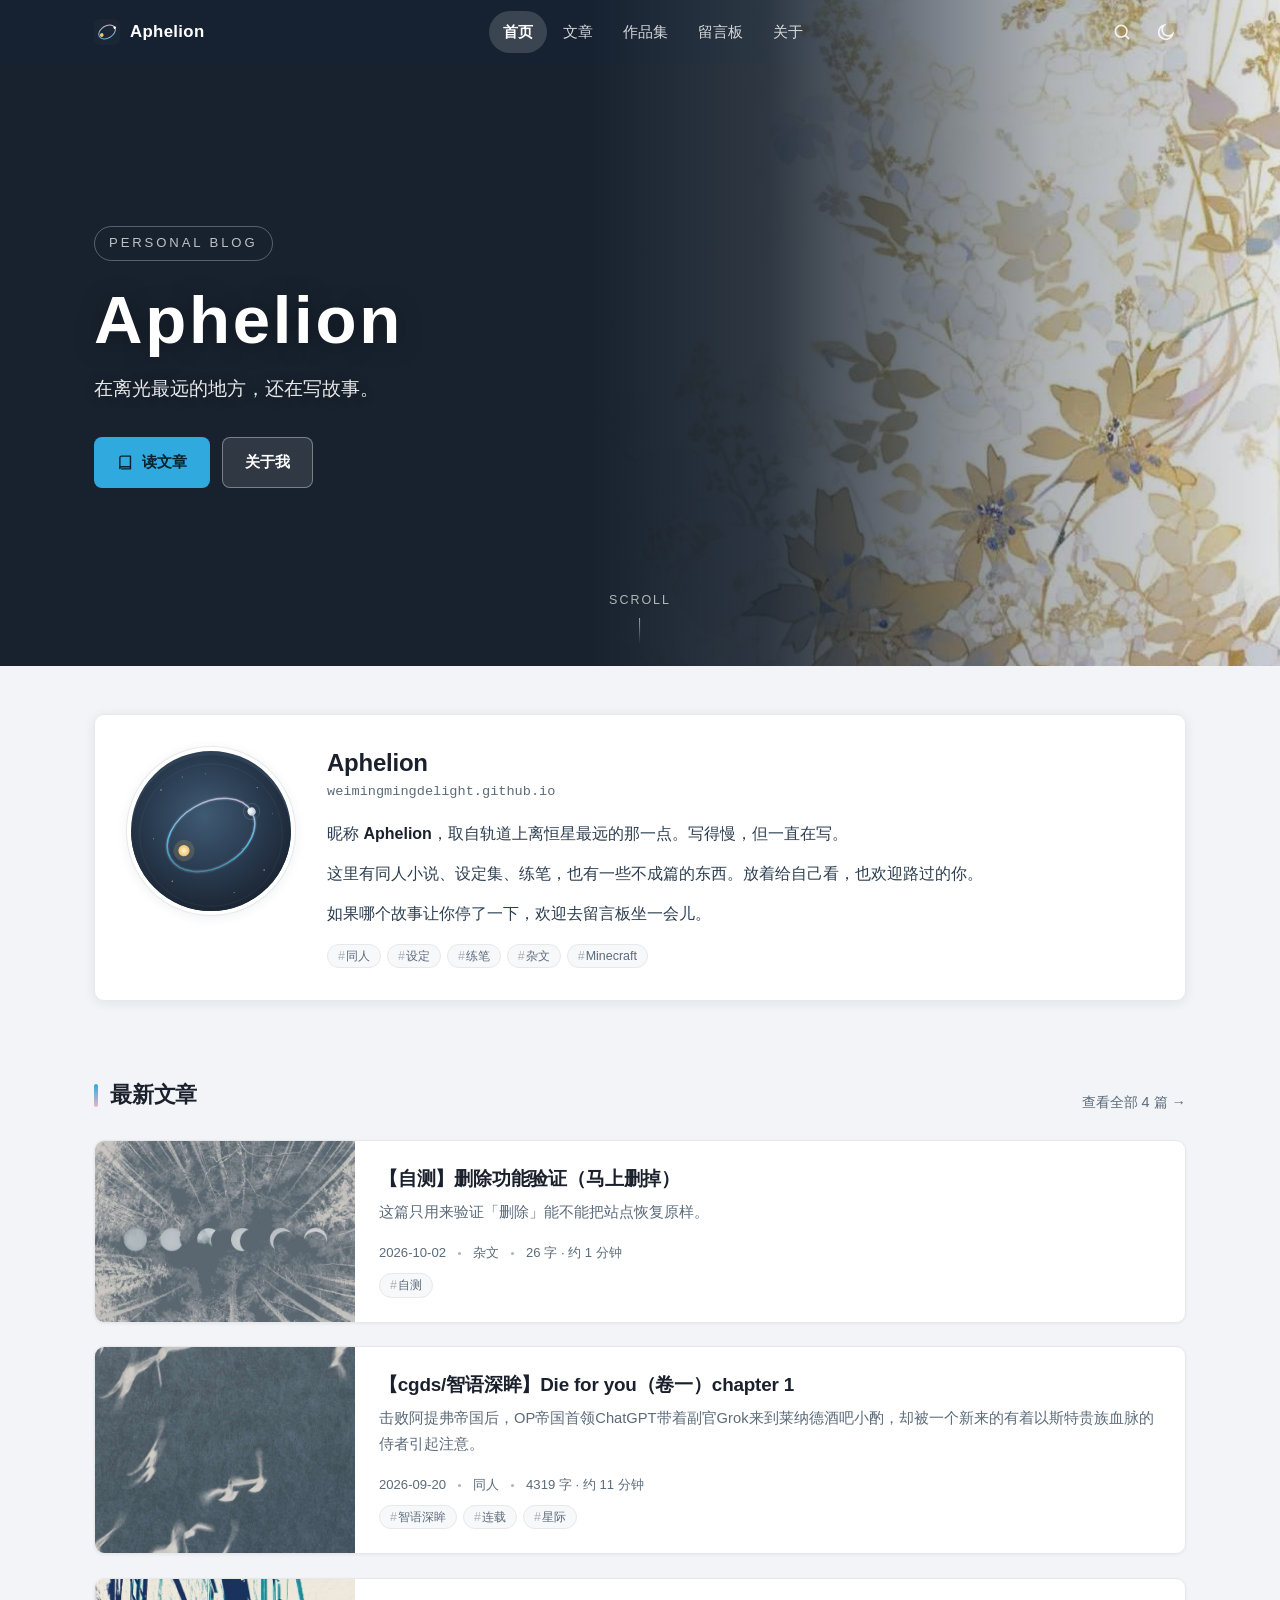
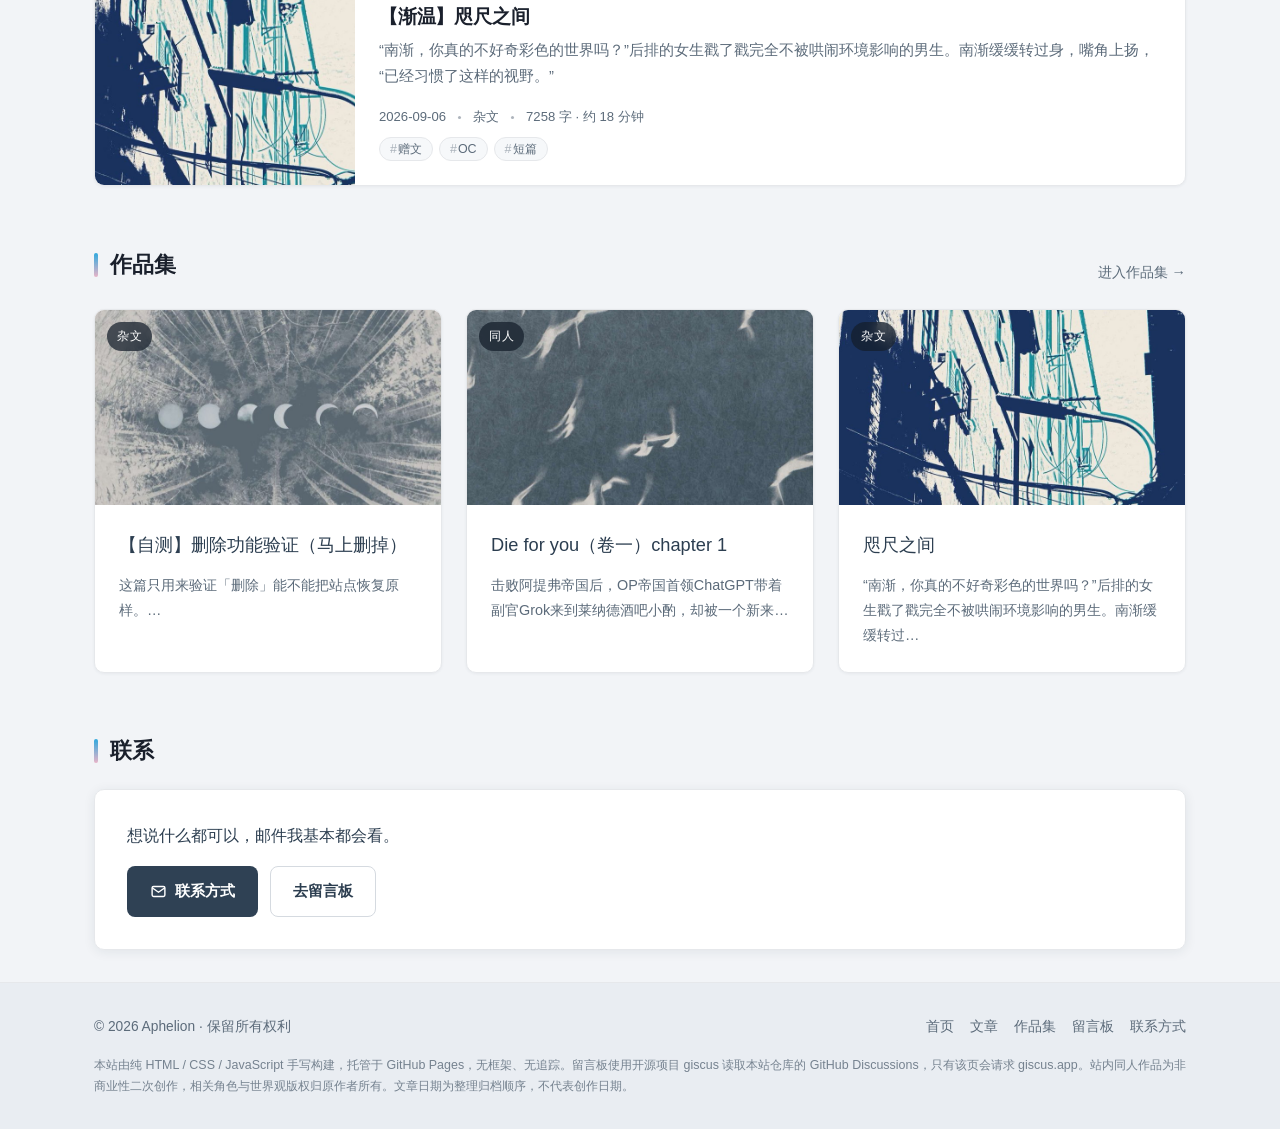
==== index.html @ 47f3f369 "新增文章：【自测】删除功能验证（马上删掉）" ====
<!DOCTYPE html>
<html lang="zh-CN" class="no-js">
<head>
<meta charset="utf-8">
<meta name="viewport" content="width=device-width, initial-scale=1">
<title>Aphelion · 在离光最远的地方，还在写故事。</title>
<meta name="description" content="Aphelion — 在离光最远的地方，还在写故事。收录同人小说、设定、练笔与杂文。">
<meta name="theme-color" content="#2f4154">
<link rel="canonical" href="https://weimingmingdelight.github.io/">
<link rel="icon" href="assets/img/favicon.svg" type="image/svg+xml">
<meta property="og:type" content="website">
<meta property="og:site_name" content="Aphelion">
<meta property="og:locale" content="zh_CN">
<meta property="og:title" content="Aphelion · 在离光最远的地方，还在写故事。">
<meta property="og:description" content="Aphelion — 在离光最远的地方，还在写故事。收录同人小说、设定、练笔与杂文。">
<meta property="og:url" content="https://weimingmingdelight.github.io/">
<meta property="og:image" content="https://weimingmingdelight.github.io/assets/img/og-image.jpg">
<meta name="twitter:card" content="summary_large_image">
<link rel="stylesheet" href="assets/css/style.css">
<link rel="preload" as="image" href="assets/img/hero.jpg">
<script>
(function(){
var q=null;try{q=new URLSearchParams(location.search).get('theme');}catch(e){}
var dark=false;
try{
  if(q==='dark'||q==='light'){localStorage.setItem('aphelion-theme',q);}
  var t=localStorage.getItem('aphelion-theme');
  dark=(t==='dark')||(!t&&!!(window.matchMedia&&window.matchMedia('(prefers-color-scheme: dark)').matches));
}catch(e){dark=(q==='dark');}
if(dark){document.documentElement.setAttribute('data-theme','dark');}
document.documentElement.className=document.documentElement.className.replace('no-js','js');
})();
</script>
</head>
<body>
<a class="skip-link" href="#main">跳到主要内容</a>
<header class="nav nav--over-hero" id="nav">
  <div class="container nav__inner">
    <a class="nav__brand" href="index.html">
      <img class="nav__brand-mark" src="assets/img/favicon.svg" alt="" width="26" height="26">
      <span>Aphelion</span>
    </a>
    <nav class="nav__list" id="nav-list" aria-label="主导航">
        <a class="nav__link" href="index.html" aria-current="page">首页</a>
        <a class="nav__link" href="blog.html">文章</a>
        <a class="nav__link" href="portfolio.html">作品集</a>
        <a class="nav__link" href="guestbook.html">留言板</a>
        <a class="nav__link" href="contact.html">关于</a>
    </nav>
    <div class="nav__tools">
      <button class="icon-btn" type="button" data-search-open aria-label="搜索站内文章" title="搜索（Ctrl+K）"><svg viewBox="0 0 24 24" fill="none" stroke="currentColor" stroke-width="2" stroke-linecap="round" aria-hidden="true"><circle cx="11" cy="11" r="7"/><path d="M20 20l-3.6-3.6"/></svg></button>
      <button class="icon-btn theme-toggle" type="button" data-theme-toggle aria-pressed="false" aria-label="切换到暗色主题" title="切换主题"><svg class="icon-sun" viewBox="0 0 24 24" fill="none" stroke="currentColor" stroke-width="2" stroke-linecap="round" aria-hidden="true"><circle cx="12" cy="12" r="4.2"/><path d="M12 2.5v2.2M12 19.3v2.2M2.5 12h2.2M19.3 12h2.2M5.2 5.2l1.6 1.6M17.2 17.2l1.6 1.6M18.8 5.2l-1.6 1.6M6.8 17.2l-1.6 1.6"/></svg><svg class="icon-moon" viewBox="0 0 24 24" fill="none" stroke="currentColor" stroke-width="2" stroke-linecap="round" aria-hidden="true"><path d="M20 14.5A8.5 8.5 0 1 1 9.5 4a7 7 0 0 0 10.5 10.5z"/></svg></button>
      <button class="icon-btn nav__burger" type="button" data-nav-burger aria-expanded="false" aria-label="打开菜单"><svg viewBox="0 0 24 24" fill="none" stroke="currentColor" stroke-width="2" stroke-linecap="round" aria-hidden="true"><path d="M4 7h16M4 12h16M4 17h16"/></svg></button>
    </div>
  </div>
</header>
<section class="hero">
  <div class="hero__bg" aria-hidden="true">
    <img src="assets/img/hero.jpg" alt="" width="1920" height="1080" fetchpriority="high" decoding="async">
  </div>
  <div class="hero__scrim" aria-hidden="true"></div>
  <div class="container">
    <div class="hero__inner">
      <p class="hero__eyebrow">PERSONAL BLOG</p>
      <h1 class="hero__title">Aphelion</h1>
      <p class="hero__subtitle">在离光最远的地方，还在写故事。</p>
      <div class="hero__actions">
        <a class="btn btn--primary" href="blog.html"><svg viewBox="0 0 24 24" fill="none" stroke="currentColor" stroke-width="2" stroke-linecap="round" stroke-linejoin="round" aria-hidden="true"><path d="M4 5.5A2.5 2.5 0 0 1 6.5 3H19v15H6.5A2.5 2.5 0 0 0 4 20.5z"/><path d="M19 18v3H6.5"/></svg><span>读文章</span></a>
        <a class="btn btn--ghost" href="#about">关于我</a>
      </div>
    </div>
  </div>
  <span class="hero__scroll" aria-hidden="true">SCROLL</span>
</section>

<main id="main">
  <section class="section" id="about">
    <div class="container">
      <div class="profile reveal">
        <div class="profile__avatar">
          <img src="assets/img/avatar.svg" alt="Aphelion 的标识：一颗运行到远日点的行星" width="168" height="168">
        </div>
        <div>
          <h2 class="profile__name">Aphelion</h2>
          <p class="profile__handle">weimingmingdelight.github.io</p>
          <div class="profile__bio">
            <p>昵称 <strong>Aphelion</strong>，取自轨道上离恒星最远的那一点。写得慢，但一直在写。</p>
            <p>这里有同人小说、设定集、练笔，也有一些不成篇的东西。放着给自己看，也欢迎路过的你。</p>
            <p>如果哪个故事让你停了一下，欢迎去留言板坐一会儿。</p>
          </div>
          <div class="tags profile__tags">
            <span class="tag">同人</span>
            <span class="tag">设定</span>
            <span class="tag">练笔</span>
            <span class="tag">杂文</span>
            <span class="tag">Minecraft</span>
          </div>
        </div>
      </div>
    </div>
  </section>

  <section class="section section--tight">
    <div class="container">
      <div class="section__head">
        <h2 class="section__title">最新文章</h2>
        <a class="section__more" href="blog.html">查看全部 4 篇 →</a>
      </div>
      <div class="card-grid">
        <article class="post-card reveal" data-cat="杂文" data-tags="自测" data-search="【自测】删除功能验证（马上删掉） 【自测】删除功能验证（马上删掉） 这篇只用来验证「删除」能不能把站点恢复原样。 杂文 自测" data-date="2026-10-02">
  <a class="post-card__media" href="posts/round9-deltest.html" tabindex="-1" aria-hidden="true">
    <img src="assets/img/covers/round9-deltest.jpg?v=murmaz2p" alt="" width="800" height="450" loading="lazy" decoding="async">
  </a>
  <div class="post-card__body">
    <h3 class="post-card__title"><a href="posts/round9-deltest.html">【自测】删除功能验证（马上删掉）</a></h3>
    <p class="post-card__excerpt">这篇只用来验证「删除」能不能把站点恢复原样。</p>
    <div class="post-card__meta">
      <span>2026-10-02</span>
      <span class="meta-dot"></span>
      <span>杂文</span>
      <span class="meta-dot"></span>
      <span>26 字 · 约 1 分钟</span>
    </div>
    <div class="tags"><span class="tag">自测</span></div>
  </div>
</article>
        <article class="post-card reveal" data-cat="同人" data-tags="智语深眸,连载,星际" data-search="【cgds/智语深眸】die for you（卷一）chapter 1 die for you（卷一）chapter 1 击败阿提弗帝国后，op帝国首领chatgpt带着副官grok来到莱纳德酒吧小酌，却被一个新来的有着以斯特贵族血脉的侍者引起注意。 同人 智语深眸 连载 星际" data-date="2026-09-20">
  <a class="post-card__media" href="posts/die-for-you-chapter-1.html" tabindex="-1" aria-hidden="true">
    <img src="assets/img/covers/die-for-you-chapter-1.jpg" alt="" width="800" height="450" loading="lazy" decoding="async">
  </a>
  <div class="post-card__body">
    <h3 class="post-card__title"><a href="posts/die-for-you-chapter-1.html">【cgds/智语深眸】Die for you（卷一）chapter 1</a></h3>
    <p class="post-card__excerpt">击败阿提弗帝国后，OP帝国首领ChatGPT带着副官Grok来到莱纳德酒吧小酌，却被一个新来的有着以斯特贵族血脉的侍者引起注意。</p>
    <div class="post-card__meta">
      <span>2026-09-20</span>
      <span class="meta-dot"></span>
      <span>同人</span>
      <span class="meta-dot"></span>
      <span>4319 字 · 约 11 分钟</span>
    </div>
    <div class="tags"><span class="tag">智语深眸</span><span class="tag">连载</span><span class="tag">星际</span></div>
  </div>
</article>
        <article class="post-card reveal" data-cat="杂文" data-tags="赠文,OC,短篇" data-search="【渐温】咫尺之间 咫尺之间 “南渐，你真的不好奇彩色的世界吗？”后排的女生戳了戳完全不被哄闹环境影响的男生。南渐缓缓转过身，嘴角上扬，“已经习惯了这样的视野。” 杂文 赠文 oc 短篇" data-date="2026-09-06">
  <a class="post-card__media" href="posts/zhi-chi-zhi-jian.html" tabindex="-1" aria-hidden="true">
    <img src="assets/img/covers/zhi-chi-zhi-jian.jpg" alt="" width="800" height="450" loading="lazy" decoding="async">
  </a>
  <div class="post-card__body">
    <h3 class="post-card__title"><a href="posts/zhi-chi-zhi-jian.html">【渐温】咫尺之间</a></h3>
    <p class="post-card__excerpt">“南渐，你真的不好奇彩色的世界吗？”后排的女生戳了戳完全不被哄闹环境影响的男生。南渐缓缓转过身，嘴角上扬，“已经习惯了这样的视野。”</p>
    <div class="post-card__meta">
      <span>2026-09-06</span>
      <span class="meta-dot"></span>
      <span>杂文</span>
      <span class="meta-dot"></span>
      <span>7258 字 · 约 18 分钟</span>
    </div>
    <div class="tags"><span class="tag">赠文</span><span class="tag">OC</span><span class="tag">短篇</span></div>
  </div>
</article>
      </div>
    </div>
  </section>

  <section class="section section--tight">
    <div class="container">
      <div class="section__head">
        <h2 class="section__title">作品集</h2>
        <a class="section__more" href="portfolio.html">进入作品集 →</a>
      </div>
      <div class="card-grid card-grid--3">
        <a class="work-card reveal" href="portfolio.html">
          <span class="work-card__media"><img src="assets/img/covers/round9-deltest.jpg?v=murmaz2p" alt="自测用图：深蓝海水中漂浮的水母与鱼群" width="800" height="450" loading="lazy" decoding="async"><span class="work-card__badge">杂文</span></span>
          <span class="work-card__body"><span class="work-card__title">【自测】删除功能验证（马上删掉）</span><span class="work-card__excerpt">这篇只用来验证「删除」能不能把站点恢复原样。…</span></span>
        </a>
        <a class="work-card reveal" href="portfolio.html">
          <span class="work-card__media"><img src="assets/img/covers/die-for-you-chapter-1.jpg" alt="深蓝灰底色上几只白色飞鸟的剪影" width="800" height="450" loading="lazy" decoding="async"><span class="work-card__badge">同人</span></span>
          <span class="work-card__body"><span class="work-card__title">Die for you（卷一）chapter 1</span><span class="work-card__excerpt">击败阿提弗帝国后，OP帝国首领ChatGPT带着副官Grok来到莱纳德酒吧小酌，却被一个新来…</span></span>
        </a>
        <a class="work-card reveal" href="portfolio.html">
          <span class="work-card__media"><img src="assets/img/covers/zhi-chi-zhi-jian.jpg" alt="青蓝与米白双色的老街巷，电线与阴影交错" width="800" height="450" loading="lazy" decoding="async"><span class="work-card__badge">杂文</span></span>
          <span class="work-card__body"><span class="work-card__title">咫尺之间</span><span class="work-card__excerpt">“南渐，你真的不好奇彩色的世界吗？”后排的女生戳了戳完全不被哄闹环境影响的男生。南渐缓缓转过…</span></span>
        </a>
      </div>
    </div>
  </section>

  <section class="section section--tight">
    <div class="container">
      <div class="section__head"><h2 class="section__title">联系</h2></div>
      <div class="profile reveal" style="grid-template-columns:1fr;display:block">
        <p style="margin-bottom:var(--s4)">想说什么都可以，邮件我基本都会看。</p>
        <div class="hero__actions">
          <a class="btn btn--solid" href="contact.html"><svg viewBox="0 0 24 24" fill="none" stroke="currentColor" stroke-width="2" stroke-linecap="round" stroke-linejoin="round" aria-hidden="true"><rect x="3" y="5" width="18" height="14" rx="2"/><path d="M3.5 7l8.5 6 8.5-6"/></svg><span>联系方式</span></a>
          <a class="btn btn--outline" href="guestbook.html">去留言板</a>
        </div>
      </div>
    </div>
  </section>
</main>
<footer class="footer">
  <div class="container footer__inner">
    <p>© <span data-year>2026</span> Aphelion · 保留所有权利</p>
    <nav class="footer__links" aria-label="页脚导航">
      <a href="index.html">首页</a>
      <a href="blog.html">文章</a>
      <a href="portfolio.html">作品集</a>
      <a href="guestbook.html">留言板</a>
      <a href="contact.html">联系方式</a>
    </nav>
    <p class="footer__note">本站由纯 HTML / CSS / JavaScript 手写构建，托管于 GitHub Pages，无框架、无追踪。留言板使用开源项目 giscus 读取本站仓库的 GitHub Discussions，只有该页会请求 giscus.app。站内同人作品为非商业性二次创作，相关角色与世界观版权归原作者所有。文章日期为整理归档顺序，不代表创作日期。</p>
  </div>
</footer>
<div class="modal" id="search-modal" role="dialog" aria-modal="true" aria-label="站内搜索" aria-hidden="true">
  <div class="modal__backdrop" data-search-close></div>
  <div class="modal__panel">
    <div class="search__field">
      <svg viewBox="0 0 24 24" fill="none" stroke="currentColor" stroke-width="2" stroke-linecap="round" aria-hidden="true"><circle cx="11" cy="11" r="7"/><path d="M20 20l-3.6-3.6"/></svg>
      <input class="search__input" type="search" data-search-input placeholder="搜索文章标题、摘要、标签…" aria-label="搜索关键词" autocomplete="off">
      <span class="search__kbd">Esc</span>
    </div>
    <div class="search__results" data-search-results></div>
    <div class="search__foot">
      <span>↑ ↓ 选择</span><span>Enter 打开</span><span>Esc 关闭</span><span>Ctrl / ⌘ + K 随时唤起</span>
    </div>
  </div>
</div>
<div class="lightbox" id="lightbox" role="dialog" aria-modal="true" aria-label="图片查看" aria-hidden="true">
  <button class="lightbox__close" type="button" data-lightbox-close aria-label="关闭"><svg viewBox="0 0 24 24" fill="none" stroke="currentColor" stroke-width="2" stroke-linecap="round" aria-hidden="true"><path d="M6 6l12 12M18 6L6 18"/></svg></button>
  <button class="lightbox__btn lightbox__btn--prev" type="button" data-lightbox-prev aria-label="上一张"><svg viewBox="0 0 24 24" fill="none" stroke="currentColor" stroke-width="2" stroke-linecap="round" stroke-linejoin="round" aria-hidden="true"><path d="M15 5l-7 7 7 7"/></svg></button>
  <button class="lightbox__btn lightbox__btn--next" type="button" data-lightbox-next aria-label="下一张"><svg viewBox="0 0 24 24" fill="none" stroke="currentColor" stroke-width="2" stroke-linecap="round" stroke-linejoin="round" aria-hidden="true"><path d="M9 5l7 7-7 7"/></svg></button>
  <div class="lightbox__stage"><img class="lightbox__img" data-lightbox-img src="" alt=""></div>
  <p class="lightbox__caption" data-lightbox-caption></p>
</div>
<div class="toast" id="toast" role="status" aria-live="polite"></div>
<button class="to-top" type="button" data-to-top aria-label="回到顶部"><svg viewBox="0 0 24 24" fill="none" stroke="currentColor" stroke-width="2" stroke-linecap="round" stroke-linejoin="round" aria-hidden="true"><path d="M12 19V5M5 12l7-7 7 7"/></svg></button>
<script src="assets/data/posts.js"></script>
<script src="assets/js/theme.js"></script>
<script src="assets/js/nav.js"></script>
<script src="assets/js/reveal.js"></script>
<script src="assets/js/search.js"></script>
<script src="assets/js/lightbox.js"></script>
<script src="assets/js/main.js"></script>

</body>
</html>
---- assets/css/style.css ----
/* ==========================================================================
   Aphelion — 个人博客站点样式表
   纯手写 CSS，无外部依赖、无框架、无字体下载。
   结构：1 重置 · 2 设计令牌 · 3 基础排版 · 4 布局 · 5 导航 · 6 首页 · 7 卡片
        8 文章正文 · 9 组件 · 10 搜索层 · 11 灯箱 · 12 页脚 · 13 动画
        14 工具类 · 15 响应式 · 16 无障碍与打印
   ========================================================================== */

/* ---------------------------------------------------------------- 1 重置 */
*,
*::before,
*::after {
  box-sizing: border-box;
}

html {
  -webkit-text-size-adjust: 100%;
  scroll-behavior: smooth;
  scroll-padding-top: calc(var(--nav-h) + 16px);
}

body,
h1,
h2,
h3,
h4,
p,
figure,
blockquote,
dl,
dd,
ul,
ol {
  margin: 0;
}

ul[class],
ol[class] {
  list-style: none;
  padding: 0;
}

img,
picture,
svg,
video {
  display: block;
  max-width: 100%;
}

input,
button,
textarea,
select {
  font: inherit;
  color: inherit;
}

button {
  background: none;
  border: 0;
  cursor: pointer;
}

a {
  color: inherit;
  text-decoration: none;
}

/* 作者样式里的 display 会盖掉浏览器默认的 [hidden]，这里强制生效 */
[hidden] {
  display: none !important;
}

html,
body {
  height: 100%;
}

/* ------------------------------------------------------------ 2 设计令牌 */
:root {
  /* 版面尺寸 */
  --nav-h: 64px;
  --container: 1140px;
  --reading: 760px;
  --gutter: 24px;
  --radius: 10px;
  --radius-sm: 8px;
  --radius-pill: 999px;

  /* 间距阶梯 */
  --s1: 4px;
  --s2: 8px;
  --s3: 12px;
  --s4: 16px;
  --s5: 24px;
  --s6: 32px;
  --s7: 48px;
  --s8: 64px;

  /* 字体 */
  --font-sans: -apple-system, BlinkMacSystemFont, "Segoe UI", "PingFang SC",
    "Hiragino Sans GB", "Microsoft YaHei", "Noto Sans SC", sans-serif;
  --font-mono: SFMono-Regular, Menlo, Monaco, Consolas, "Liberation Mono",
    "Courier New", monospace;

  /* 亮色主题配色（依据图库冷调青蓝—灰蓝—墨绿基调） */
  --bg: #f2f4f7;
  --bg-alt: #e9edf2;
  --bg-elev: #ffffff;
  --bg-inset: #f6f8fa;
  --text: #2c3e50;
  --text-strong: #1a202c;
  /* 已按 WCAG AA 校核：#5c6b7a 在 #f2f4f7 上为 4.9:1 */
  --text-muted: #5c6b7a;
  --primary: #2f4154;
  --primary-hover: #24384f;
  --primary-text: #ffffff;
  --accent: #30a9de;
  --accent-hover: #1d8fc0;
  /* 正文链接用更深的蓝色，保证在浅色底上达到 WCAG AA 对比度 */
  --link: #1b6f96;
  --link-hover: #12556f;
  --accent-soft: #e8b4c8;
  --accent-soft-bg: #fdf2f6;
  --line: #e6e8eb;
  --line-strong: #d5dae0;
  --shadow-sm: 0 1px 3px rgba(31, 49, 68, 0.06);
  --shadow: 0 2px 12px rgba(31, 49, 68, 0.08);
  --shadow-lg: 0 12px 32px rgba(31, 49, 68, 0.14);
  --nav-solid: #2f4154;
  --nav-bg: rgba(47, 65, 84, 0.92);
  --nav-bg-top: rgba(47, 65, 84, 0);
  --overlay: rgba(20, 28, 38, 0.72);
  --selection: rgba(48, 169, 222, 0.24);
  --img-filter: none;
}

[data-theme="dark"] {
  --bg: #141821;
  --bg-alt: #1a1f2b;
  --bg-elev: #1e2430;
  --bg-inset: #191f29;
  --text: #c9ccd1;
  --text-strong: #e6e8ea;
  --text-muted: #98a1ad;
  --primary: #24384f;
  --primary-hover: #2f4a66;
  --primary-text: #e6e8ea;
  --accent: #45b8e8;
  --accent-hover: #6ec9ef;
  --link: #6ec9ef;
  --link-hover: #9adcff;
  --accent-soft: #c98aa4;
  --accent-soft-bg: #2a2028;
  --line: #333c4a;
  --line-strong: #435266;
  --shadow-sm: 0 1px 3px rgba(0, 0, 0, 0.3);
  --shadow: 0 2px 12px rgba(0, 0, 0, 0.4);
  --shadow-lg: 0 12px 32px rgba(0, 0, 0, 0.5);
  --nav-solid: #1f3144;
  --nav-bg: rgba(31, 49, 68, 0.92);
  --nav-bg-top: rgba(31, 49, 68, 0);
  --overlay: rgba(6, 9, 14, 0.82);
  --selection: rgba(69, 184, 232, 0.3);
  --img-filter: brightness(0.9) saturate(0.96);
}

/* ---------------------------------------------------------- 3 基础排版 */
body {
  font-family: var(--font-sans);
  font-size: 16px;
  line-height: 1.75;
  color: var(--text);
  background-color: var(--bg);
  -webkit-font-smoothing: antialiased;
  -moz-osx-font-smoothing: grayscale;
  display: flex;
  flex-direction: column;
  min-height: 100%;
  transition: background-color 0.25s ease, color 0.25s ease;
}

::selection {
  background: var(--selection);
}

h1,
h2,
h3,
h4 {
  color: var(--text-strong);
  line-height: 1.3;
  font-weight: 700;
  letter-spacing: -0.01em;
}

h1 {
  font-size: 2rem;
}
h2 {
  font-size: 1.5rem;
}
h3 {
  font-size: 1.2rem;
}

strong {
  color: var(--text-strong);
  font-weight: 700;
}

code,
kbd,
pre {
  font-family: var(--font-mono);
  font-size: 0.9em;
}

code {
  background: var(--bg-inset);
  border: 1px solid var(--line);
  border-radius: 5px;
  padding: 0.1em 0.4em;
}

a:focus-visible,
button:focus-visible,
input:focus-visible,
[tabindex]:focus-visible {
  outline: 2px solid var(--accent);
  outline-offset: 2px;
  border-radius: 4px;
}

/* 跳到主内容 */
.skip-link {
  position: absolute;
  left: -9999px;
  top: 0;
  z-index: 200;
  background: var(--primary);
  color: var(--primary-text);
  padding: 10px 18px;
  border-radius: 0 0 var(--radius-sm) 0;
}

.skip-link:focus {
  left: 0;
}

/* ------------------------------------------------------------- 4 布局 */
.container {
  width: 100%;
  max-width: var(--container);
  margin: 0 auto;
  padding: 0 var(--gutter);
}

.container--narrow {
  max-width: var(--reading);
}

main {
  flex: 1 0 auto;
}

/* 导航是 fixed，所有内页容器顶部都必须自己让出 --nav-h，
   否则标题会被压在导航条底下（这个坑在第 4 轮才被量出来）。 */
.page-head {
  padding: calc(var(--nav-h) + var(--s6)) 0 var(--s5);
}

.page-head__title {
  font-size: 1.9rem;
  margin-bottom: var(--s2);
}

.page-head__desc {
  color: var(--text-muted);
  font-size: 0.95rem;
}

.section {
  padding: var(--s7) 0;
}

.section--tight {
  padding: var(--s6) 0;
}

.section__head {
  display: flex;
  align-items: baseline;
  justify-content: space-between;
  gap: var(--s4);
  margin-bottom: var(--s5);
}

.section__title {
  font-size: 1.35rem;
  display: flex;
  align-items: center;
  gap: var(--s3);
}

.section__title::before {
  content: "";
  width: 4px;
  height: 1.1em;
  border-radius: 2px;
  background: linear-gradient(180deg, var(--accent), var(--accent-soft));
  flex: none;
}

.section__more {
  font-size: 0.9rem;
  color: var(--text-muted);
  white-space: nowrap;
  transition: color 0.2s ease;
}

.section__more:hover {
  color: var(--accent);
}

/* ------------------------------------------------------------ 5 导航 */
.nav {
  position: fixed;
  inset: 0 0 auto 0;
  z-index: 100;
  height: var(--nav-h);
  /* 默认实底：除首页外，页面顶部都是浅色背景，
     白色导航文字必须有深色底才可读（首版这里用了透明底，白字直接看不见） */
  background: var(--nav-solid);
  backdrop-filter: saturate(1.2) blur(0px);
  -webkit-backdrop-filter: saturate(1.2) blur(0px);
  transition: background-color 0.3s ease, box-shadow 0.3s ease,
    backdrop-filter 0.3s ease, height 0.3s ease;
}

/* 仅首页：顶部压着深色 Hero 图，导航可以初始透明，滚动后再落成实底 */
.nav--over-hero {
  background: transparent;
}

.nav.is-scrolled,
.nav.is-open {
  background: var(--nav-bg);
  backdrop-filter: saturate(1.4) blur(10px);
  -webkit-backdrop-filter: saturate(1.4) blur(10px);
  box-shadow: 0 4px 20px rgba(0, 0, 0, 0.16);
}

.nav__inner {
  height: 100%;
  display: flex;
  align-items: center;
  justify-content: space-between;
  gap: var(--s4);
}

.nav__brand {
  display: flex;
  align-items: center;
  gap: 10px;
  font-weight: 700;
  font-size: 1.05rem;
  color: #fff;
  letter-spacing: 0.02em;
}

.nav__brand-mark {
  width: 26px;
  height: 26px;
  flex: none;
}

.nav__list {
  display: flex;
  align-items: center;
  gap: 2px;
}

.nav__link {
  display: block;
  padding: 8px 14px;
  border-radius: var(--radius-pill);
  font-size: 0.94rem;
  color: rgba(255, 255, 255, 0.82);
  transition: background-color 0.2s ease, color 0.2s ease;
}

.nav__link:hover {
  color: #fff;
  background: rgba(255, 255, 255, 0.12);
}

.nav__link[aria-current="page"] {
  color: #fff;
  background: rgba(255, 255, 255, 0.16);
  font-weight: 600;
}

.nav__tools {
  display: flex;
  align-items: center;
  gap: 4px;
}

.icon-btn {
  display: inline-flex;
  align-items: center;
  justify-content: center;
  width: 40px;
  height: 40px;
  border-radius: var(--radius-sm);
  color: rgba(255, 255, 255, 0.86);
  transition: background-color 0.2s ease, color 0.2s ease, transform 0.2s ease;
}

.icon-btn:hover {
  background: rgba(255, 255, 255, 0.14);
  color: #fff;
}

.icon-btn:active {
  transform: scale(0.94);
}

.icon-btn svg {
  width: 20px;
  height: 20px;
}

/* 主题切换：亮色显示月亮，暗色显示太阳 */
.theme-toggle .icon-sun,
.theme-toggle .icon-moon {
  display: none;
}

[data-theme="dark"] .theme-toggle .icon-sun {
  display: block;
}

:root:not([data-theme="dark"]) .theme-toggle .icon-moon {
  display: block;
}

.nav__burger {
  display: none;
}

/* ------------------------------------------------------------- 6 首页 */
.hero {
  position: relative;
  min-height: 74vh;
  display: flex;
  align-items: center;
  padding: calc(var(--nav-h) + var(--s7)) 0 var(--s8);
  overflow: hidden;
  background-color: var(--primary);
  isolation: isolate;
}

.hero__bg {
  position: absolute;
  inset: 0;
  z-index: -2;
  overflow: hidden;
}

/* 用真实 <img> 承载首图：比在自定义属性里放相对 url() 更可靠，
   也便于设置 object-position 与优先级提示 */
.hero__bg img {
  width: 100%;
  height: 100%;
  object-fit: cover;
  object-position: right center;
  filter: var(--img-filter);
  transform: scale(1.02);
}

/* 左侧实底承托文字，右侧逐渐露出配图 */
.hero__scrim {
  position: absolute;
  inset: 0;
  z-index: -1;
  background: linear-gradient(
    90deg,
    #18222e 0%,
    #18222e 46%,
    rgba(24, 34, 46, 0.9) 60%,
    rgba(24, 34, 46, 0.35) 82%,
    rgba(24, 34, 46, 0.12) 100%
  );
}

.hero__inner {
  max-width: 640px;
  color: #fff;
}

.hero__eyebrow {
  display: inline-block;
  font-size: 0.82rem;
  letter-spacing: 0.22em;
  text-transform: uppercase;
  color: rgba(255, 255, 255, 0.72);
  border: 1px solid rgba(255, 255, 255, 0.28);
  border-radius: var(--radius-pill);
  padding: 5px 14px;
  margin-bottom: var(--s5);
}

.hero__title {
  font-size: clamp(2.6rem, 7vw, 4.2rem);
  color: #fff;
  letter-spacing: 0.04em;
  line-height: 1.05;
  margin-bottom: var(--s4);
  text-shadow: 0 2px 24px rgba(0, 0, 0, 0.35);
}

.hero__subtitle {
  font-size: clamp(1rem, 2.2vw, 1.2rem);
  color: rgba(255, 255, 255, 0.9);
  max-width: 34em;
  margin-bottom: var(--s6);
  text-shadow: 0 1px 12px rgba(0, 0, 0, 0.4);
}

.hero__actions {
  display: flex;
  flex-wrap: wrap;
  gap: var(--s3);
}

.btn {
  display: inline-flex;
  align-items: center;
  gap: 8px;
  padding: 11px 22px;
  border-radius: var(--radius-sm);
  font-size: 0.95rem;
  font-weight: 600;
  border: 1px solid transparent;
  transition: background-color 0.2s ease, color 0.2s ease,
    border-color 0.2s ease, transform 0.15s ease, box-shadow 0.2s ease;
  white-space: nowrap;
}

.btn:active {
  transform: translateY(1px);
}

.btn svg {
  width: 17px;
  height: 17px;
}

.btn--primary {
  background: var(--accent);
  color: #06212e;
}

.btn--primary:hover {
  background: var(--accent-hover);
  box-shadow: 0 6px 18px rgba(48, 169, 222, 0.34);
}

.btn--ghost {
  background: rgba(255, 255, 255, 0.1);
  border-color: rgba(255, 255, 255, 0.36);
  color: #fff;
}

.btn--ghost:hover {
  background: rgba(255, 255, 255, 0.2);
}

.btn--solid {
  background: var(--primary);
  color: var(--primary-text);
}

.btn--solid:hover {
  background: var(--primary-hover);
}

.btn--outline {
  border-color: var(--line-strong);
  color: var(--text);
  background: var(--bg-elev);
}

.btn--outline:hover {
  border-color: var(--accent);
  color: var(--accent);
}

.hero__scroll {
  position: absolute;
  left: 50%;
  bottom: 22px;
  transform: translateX(-50%);
  color: rgba(255, 255, 255, 0.66);
  font-size: 0.78rem;
  letter-spacing: 0.16em;
  display: flex;
  flex-direction: column;
  align-items: center;
  gap: 6px;
}

.hero__scroll::after {
  content: "";
  width: 1px;
  height: 26px;
  background: linear-gradient(
    180deg,
    rgba(255, 255, 255, 0.6),
    rgba(255, 255, 255, 0)
  );
  animation: scrollHint 2.2s ease-in-out infinite;
}

@keyframes scrollHint {
  0%,
  100% {
    opacity: 0.3;
    transform: translateY(-3px);
  }
  50% {
    opacity: 1;
    transform: translateY(3px);
  }
}

/* 简介 */
.profile {
  display: grid;
  grid-template-columns: 168px 1fr;
  gap: var(--s6);
  align-items: start;
  background: var(--bg-elev);
  border: 1px solid var(--line);
  border-radius: var(--radius);
  box-shadow: var(--shadow);
  padding: var(--s6);
}

.profile__avatar {
  width: 168px;
  height: 168px;
  border-radius: 50%;
  overflow: hidden;
  background: var(--primary);
  border: 4px solid var(--bg-elev);
  box-shadow: 0 0 0 1px var(--line), var(--shadow);
}

.profile__avatar svg {
  width: 100%;
  height: 100%;
}

.profile__name {
  font-size: 1.5rem;
  margin-bottom: 2px;
}

.profile__handle {
  font-family: var(--font-mono);
  font-size: 0.85rem;
  color: var(--text-muted);
  margin-bottom: var(--s4);
}

.profile__bio p {
  margin-bottom: var(--s3);
}

.profile__bio p:last-child {
  margin-bottom: 0;
}

.profile__tags {
  margin-top: var(--s4);
}

/* ------------------------------------------------------------ 7 卡片 */
.card-grid {
  display: grid;
  gap: var(--s5);
}

.card-grid--2 {
  grid-template-columns: repeat(2, minmax(0, 1fr));
}

.card-grid--3 {
  grid-template-columns: repeat(3, minmax(0, 1fr));
}

.post-card {
  display: grid;
  grid-template-columns: 260px 1fr;
  background: var(--bg-elev);
  border: 1px solid var(--line);
  border-radius: var(--radius);
  overflow: hidden;
  box-shadow: var(--shadow-sm);
  transition: transform 0.25s ease, box-shadow 0.25s ease,
    border-color 0.25s ease;
}

.post-card:hover {
  transform: translateY(-3px);
  box-shadow: var(--shadow);
  border-color: var(--line-strong);
}

.post-card__media {
  position: relative;
  overflow: hidden;
  background: var(--bg-inset);
  min-height: 168px;
}

.post-card__media img {
  width: 100%;
  height: 100%;
  object-fit: cover;
  filter: var(--img-filter);
  transition: transform 0.5s ease;
}

.post-card:hover .post-card__media img {
  transform: scale(1.05);
}

.post-card__body {
  padding: var(--s5);
  display: flex;
  flex-direction: column;
  gap: var(--s2);
  min-width: 0;
}

.post-card__title {
  font-size: 1.18rem;
  line-height: 1.45;
}

.post-card__title a:hover {
  color: var(--accent);
}

.post-card__excerpt {
  color: var(--text-muted);
  font-size: 0.92rem;
  line-height: 1.75;
  display: -webkit-box;
  -webkit-line-clamp: 3;
  -webkit-box-orient: vertical;
  overflow: hidden;
}

.post-card__meta {
  margin-top: auto;
  display: flex;
  flex-wrap: wrap;
  align-items: center;
  gap: var(--s3);
  font-size: 0.82rem;
  color: var(--text-muted);
  padding-top: var(--s2);
}

.post-card--stack .post-card__media {
  min-height: 150px;
}

/* 作品卡（作品集页） */
.work-card {
  display: flex;
  flex-direction: column;
  background: var(--bg-elev);
  border: 1px solid var(--line);
  border-radius: var(--radius);
  overflow: hidden;
  box-shadow: var(--shadow-sm);
  transition: transform 0.25s ease, box-shadow 0.25s ease;
}

.work-card:hover {
  transform: translateY(-3px);
  box-shadow: var(--shadow);
}

.work-card__media {
  position: relative;
  aspect-ratio: 16 / 9;
  overflow: hidden;
  background: var(--bg-inset);
}

.work-card__media img {
  width: 100%;
  height: 100%;
  object-fit: cover;
  filter: var(--img-filter);
  transition: transform 0.5s ease;
}

.work-card:hover .work-card__media img {
  transform: scale(1.05);
}

.work-card__badge {
  position: absolute;
  top: 12px;
  left: 12px;
  background: rgba(20, 30, 42, 0.72);
  backdrop-filter: blur(6px);
  color: #fff;
  font-size: 0.76rem;
  letter-spacing: 0.06em;
  padding: 4px 10px;
  border-radius: var(--radius-pill);
}

.work-card__body {
  padding: var(--s5);
  display: flex;
  flex-direction: column;
  gap: var(--s3);
  flex: 1;
}

.work-card__title {
  font-size: 1.14rem;
}

.work-card__excerpt {
  color: var(--text-muted);
  font-size: 0.9rem;
  display: -webkit-box;
  -webkit-line-clamp: 3;
  -webkit-box-orient: vertical;
  overflow: hidden;
}

.work-card__facts {
  display: flex;
  flex-wrap: wrap;
  gap: var(--s3);
  font-size: 0.8rem;
  color: var(--text-muted);
  padding-top: 2px;
}

.work-card__foot {
  margin-top: auto;
  padding-top: var(--s3);
}

/* 标签 / 徽标 */
.tags {
  display: flex;
  flex-wrap: wrap;
  gap: 6px;
}

.tag {
  display: inline-flex;
  align-items: center;
  font-size: 0.78rem;
  line-height: 1;
  padding: 5px 10px;
  border-radius: var(--radius-pill);
  background: var(--bg-inset);
  border: 1px solid var(--line);
  color: var(--text-muted);
  transition: color 0.2s ease, border-color 0.2s ease,
    background-color 0.2s ease;
}

a.tag:hover,
.tag.is-active {
  color: var(--accent);
  border-color: var(--accent);
  background: var(--bg-elev);
}

.tag::before {
  content: "#";
  opacity: 0.5;
  margin-right: 1px;
}

.badge {
  display: inline-flex;
  align-items: center;
  gap: 5px;
  font-size: 0.78rem;
  padding: 4px 10px;
  border-radius: var(--radius-pill);
  background: var(--accent-soft-bg);
  color: var(--accent-soft);
  border: 1px solid transparent;
}

[data-theme="dark"] .badge {
  color: var(--accent-soft);
}

.badge--plain {
  background: var(--bg-inset);
  color: var(--text-muted);
}

.meta-dot {
  width: 3px;
  height: 3px;
  border-radius: 50%;
  background: currentColor;
  opacity: 0.5;
  flex: none;
}

/* 筛选栏 */
.filter-bar {
  background: var(--bg-elev);
  border: 1px solid var(--line);
  border-radius: var(--radius);
  padding: var(--s4) var(--s5);
  margin-bottom: var(--s6);
  display: flex;
  flex-direction: column;
  gap: var(--s3);
}

.filter-row {
  display: flex;
  flex-wrap: wrap;
  align-items: center;
  gap: var(--s3);
}

.filter-row__label {
  font-size: 0.82rem;
  color: var(--text-muted);
  min-width: 3.4em;
}

.chip {
  font-size: 0.82rem;
  padding: 5px 12px;
  border-radius: var(--radius-pill);
  border: 1px solid var(--line);
  background: var(--bg-inset);
  color: var(--text-muted);
  transition: all 0.2s ease;
}

.chip:hover {
  border-color: var(--accent);
  color: var(--accent);
}

.chip.is-active {
  background: var(--primary);
  border-color: var(--primary);
  color: var(--primary-text);
  font-weight: 600;
}

/* 空状态 */
.empty {
  text-align: center;
  padding: var(--s8) var(--s5);
  color: var(--text-muted);
  background: var(--bg-elev);
  border: 1px dashed var(--line-strong);
  border-radius: var(--radius);
}

.empty__icon {
  font-size: 2rem;
  margin-bottom: var(--s3);
  opacity: 0.6;
}

/* 分页 */
.pagination {
  display: flex;
  justify-content: center;
  align-items: center;
  gap: var(--s2);
  margin-top: var(--s6);
}

.pagination__item {
  min-width: 38px;
  height: 38px;
  display: inline-flex;
  align-items: center;
  justify-content: center;
  padding: 0 12px;
  border-radius: var(--radius-sm);
  border: 1px solid var(--line);
  background: var(--bg-elev);
  font-size: 0.9rem;
  color: var(--text-muted);
  transition: all 0.2s ease;
}

.pagination__item:hover:not([aria-disabled="true"]) {
  border-color: var(--accent);
  color: var(--accent);
}

.pagination__item[aria-current="true"] {
  background: var(--primary);
  border-color: var(--primary);
  color: var(--primary-text);
  font-weight: 600;
}

.pagination__item[aria-disabled="true"] {
  opacity: 0.45;
  cursor: not-allowed;
}

/* -------------------------------------------------------- 8 文章正文 */
.article {
  padding: calc(var(--nav-h) + var(--s6)) 0 var(--s8);
}

.article__head {
  margin-bottom: var(--s6);
  padding-bottom: var(--s5);
  border-bottom: 1px solid var(--line);
}

.article__title {
  font-size: clamp(1.6rem, 4vw, 2.2rem);
  line-height: 1.35;
  margin-bottom: var(--s3);
}

.article__subtitle {
  color: var(--text-muted);
  font-size: 1.05rem;
  margin-bottom: var(--s4);
}

.article__meta {
  display: flex;
  flex-wrap: wrap;
  align-items: center;
  gap: var(--s3);
  font-size: 0.86rem;
  color: var(--text-muted);
  margin-bottom: var(--s4);
}

.article__cover {
  margin: var(--s6) 0;
  border-radius: var(--radius);
  overflow: hidden;
  border: 1px solid var(--line);
  box-shadow: var(--shadow-sm);
}

.article__cover img {
  width: 100%;
  height: auto;
  filter: var(--img-filter);
}

.article__cover figcaption {
  padding: 8px 14px;
  font-size: 0.8rem;
  color: var(--text-muted);
  background: var(--bg-elev);
  border-top: 1px solid var(--line);
}

/* 作者注 / 作品信息 */
.note-box {
  background: var(--bg-inset);
  border: 1px solid var(--line);
  border-left: 3px solid var(--accent-soft);
  border-radius: var(--radius-sm);
  padding: var(--s4) var(--s5);
  margin-bottom: var(--s6);
  font-size: 0.92rem;
}

.note-box__label {
  font-size: 0.78rem;
  letter-spacing: 0.12em;
  text-transform: uppercase;
  color: var(--text-muted);
  margin-bottom: var(--s3);
  font-weight: 600;
}

.note-box p {
  margin-bottom: var(--s2);
  color: var(--text);
}

.note-box p:last-child {
  margin-bottom: 0;
}

.note-box ol {
  list-style: none;
  counter-reset: notestep;
  display: flex;
  flex-direction: column;
  gap: 6px;
}

.note-box ol li {
  counter-increment: notestep;
  padding-left: 1.6em;
  position: relative;
}

.note-box ol li::before {
  content: counter(notestep) ".";
  position: absolute;
  left: 0;
  color: var(--text-muted);
  font-family: var(--font-mono);
  font-size: 0.9em;
}

/* 正文排版：中文小说习惯 —— 首行缩进两格 */
.prose {
  font-size: 17px;
  line-height: 1.95;
  color: var(--text);
  overflow-wrap: break-word;
  word-break: break-word;
}

.prose > p {
  text-indent: 2em;
  margin-bottom: 0.6em;
}

.prose > p:last-child {
  margin-bottom: 0;
}

.prose h2 {
  font-size: 1.3rem;
  margin: var(--s6) 0 var(--s4);
  text-indent: 0;
}

.prose h2::before {
  content: "";
  display: block;
  width: 32px;
  height: 3px;
  border-radius: 2px;
  background: linear-gradient(90deg, var(--accent), var(--accent-soft));
  margin-bottom: 10px;
}

.prose h3 {
  text-indent: 0;
}

/* 章节序号的排版：01. / 02. */
.prose .section-mark {
  display: flex;
  align-items: center;
  justify-content: center;
  gap: var(--s4);
  margin: var(--s7) 0 var(--s5);
  font-family: var(--font-mono);
  font-size: 0.95rem;
  letter-spacing: 0.3em;
  color: var(--text-muted);
  text-indent: 0;
}

.prose .section-mark::before,
.prose .section-mark::after {
  content: "";
  height: 1px;
  width: min(80px, 18%);
  background: var(--line-strong);
}

.prose .section-mark:first-child {
  margin-top: 0;
}

.prose ul,
.prose ol {
  text-indent: 0;
  margin: 0 0 var(--s4) 1.6em;
}

.prose li {
  margin-bottom: 4px;
}

.prose hr {
  border: 0;
  height: 1px;
  background: var(--line);
  margin: var(--s6) 0;
}

.prose blockquote {
  text-indent: 0;
  margin: var(--s4) 0;
  padding: var(--s2) var(--s5);
  border-left: 3px solid var(--accent-soft);
  background: var(--bg-inset);
  color: var(--text-muted);
  border-radius: 0 var(--radius-sm) var(--radius-sm) 0;
}

.prose img {
  margin: var(--s5) auto;
  border-radius: var(--radius-sm);
  filter: var(--img-filter);
}

/* 正文内链接：下划线 + 达标对比度 */
.prose a,
.link {
  color: var(--link);
  text-decoration: underline;
  text-underline-offset: 2px;
  text-decoration-thickness: 1px;
}

.prose a:hover,
.link:hover {
  color: var(--link-hover);
}

/* 阅读进度条 */
.read-progress {
  position: fixed;
  top: 0;
  left: 0;
  height: 2px;
  width: 0;
  background: linear-gradient(90deg, var(--accent), var(--accent-soft));
  z-index: 120;
  transition: width 0.1s linear;
}

/* 上下篇 */
.post-nav {
  display: grid;
  grid-template-columns: repeat(2, minmax(0, 1fr));
  gap: var(--s4);
  margin-top: var(--s7);
  padding-top: var(--s5);
  border-top: 1px solid var(--line);
}

.post-nav__item {
  background: var(--bg-elev);
  border: 1px solid var(--line);
  border-radius: var(--radius);
  padding: var(--s4) var(--s5);
  transition: border-color 0.2s ease, transform 0.2s ease;
}

.post-nav__item:hover {
  border-color: var(--accent);
  transform: translateY(-2px);
}

.post-nav__dir {
  font-size: 0.78rem;
  color: var(--text-muted);
  display: block;
  margin-bottom: 4px;
}

.post-nav__title {
  font-weight: 600;
  color: var(--text-strong);
  display: -webkit-box;
  -webkit-line-clamp: 2;
  -webkit-box-orient: vertical;
  overflow: hidden;
}

.post-nav__item--next {
  text-align: right;
}

.post-nav__item--empty {
  opacity: 0.5;
  pointer-events: none;
}

/* 返回列表 */
.back-link {
  display: inline-flex;
  align-items: center;
  gap: 6px;
  font-size: 0.88rem;
  color: var(--text-muted);
  margin-bottom: var(--s5);
  transition: color 0.2s ease;
}

.back-link:hover {
  color: var(--accent);
}

/* ------------------------------------------------------------ 9 组件 */
/* 图库网格 */
.gallery {
  display: grid;
  grid-template-columns: repeat(auto-fill, minmax(230px, 1fr));
  gap: var(--s3);
}

.gallery__item {
  position: relative;
  display: block;
  border-radius: var(--radius-sm);
  overflow: hidden;
  background: var(--bg-inset);
  aspect-ratio: 4 / 3;
  border: 1px solid var(--line);
  cursor: zoom-in;
}

.gallery__item img {
  width: 100%;
  height: 100%;
  object-fit: cover;
  filter: var(--img-filter);
  transition: transform 0.45s ease, opacity 0.3s ease;
}

.gallery__item:hover img {
  transform: scale(1.06);
}

.gallery__item::after {
  content: "";
  position: absolute;
  inset: 0;
  background: rgba(20, 30, 42, 0);
  transition: background-color 0.3s ease;
}

.gallery__item:hover::after {
  background: rgba(20, 30, 42, 0.18);
}

/* 作品集与图库之间的分隔说明 */
.list-note {
  display: flex;
  align-items: flex-start;
  gap: var(--s3);
  font-size: 0.86rem;
  color: var(--text-muted);
  background: var(--bg-inset);
  border: 1px solid var(--line);
  border-radius: var(--radius-sm);
  padding: var(--s3) var(--s4);
  margin-bottom: var(--s5);
}

.list-note svg {
  width: 16px;
  height: 16px;
  flex: none;
  margin-top: 3px;
  color: var(--accent);
}

/* 联系方式卡 */
.contact-list {
  display: grid;
  gap: var(--s4);
}

.contact-item {
  display: flex;
  align-items: center;
  gap: var(--s4);
  background: var(--bg-elev);
  border: 1px solid var(--line);
  border-radius: var(--radius);
  padding: var(--s5);
  box-shadow: var(--shadow-sm);
  transition: border-color 0.2s ease, box-shadow 0.2s ease;
}

.contact-item:hover {
  border-color: var(--line-strong);
  box-shadow: var(--shadow);
}

.contact-item__icon {
  width: 46px;
  height: 46px;
  flex: none;
  border-radius: var(--radius-sm);
  background: var(--bg-inset);
  border: 1px solid var(--line);
  display: flex;
  align-items: center;
  justify-content: center;
  color: var(--accent);
}

.contact-item__icon svg {
  width: 22px;
  height: 22px;
}

.contact-item__body {
  min-width: 0;
  flex: 1;
}

.contact-item__label {
  font-size: 0.8rem;
  color: var(--text-muted);
  letter-spacing: 0.08em;
  text-transform: uppercase;
}

.contact-item__value {
  font-size: 1.05rem;
  font-weight: 600;
  color: var(--text-strong);
  word-break: break-all;
}

.copy-btn {
  display: inline-flex;
  align-items: center;
  gap: 6px;
  padding: 8px 14px;
  border-radius: var(--radius-sm);
  border: 1px solid var(--line-strong);
  font-size: 0.84rem;
  color: var(--text-muted);
  background: var(--bg-elev);
  transition: all 0.2s ease;
  flex: none;
}

.copy-btn:hover {
  border-color: var(--accent);
  color: var(--accent);
}

.copy-btn.is-done {
  border-color: var(--accent);
  color: var(--accent);
  background: var(--bg-inset);
}

.copy-btn svg {
  width: 15px;
  height: 15px;
}

/* 留言板 */
.giscus-lead,
.giscus-foot {
  color: var(--text-muted);
  font-size: 0.92rem;
  max-width: 68ch;
}

.giscus-lead {
  margin-bottom: var(--s4);
}

.giscus-foot {
  margin-top: var(--s4);
}

.giscus-wrap {
  background: var(--bg-elev);
  border: 1px solid var(--line);
  border-radius: var(--radius);
  padding: var(--s5);
  box-shadow: var(--shadow-sm);
  min-height: 220px;
}

/* 加载中 / 出错 / 本地预览提示 —— 都是同一块区域的不同状态 */
.giscus-status {
  text-align: center;
  color: var(--text-muted);
  padding: var(--s7) var(--s5);
}

.giscus-status--notice {
  color: var(--text);
  text-align: left;
  max-width: 60ch;
  margin: 0 auto;
}

.giscus-status p + p {
  margin-top: var(--s3);
}

.giscus-status__title {
  font-weight: 600;
  color: var(--text-strong);
}

.giscus-status__detail {
  color: var(--text-muted);
  font-size: 0.94rem;
}

.giscus-status__hint {
  color: var(--text-muted);
  font-size: 0.85rem;
}

/* giscus 自己也会注入一份 default.css，这里补上容器侧的约束，
   免得 iframe 在窄屏下溢出 */
.giscus-frame {
  display: block;
  width: 100%;
  border: 0;
}

/* 文章底部评论区（第 8 轮）：每篇文章一个独立讨论串。
   视觉上比留言板克制一点 —— 它长在正文后面，不该抢正文的注意力。 */
.comments {
  margin-top: var(--s8);
  padding-top: var(--s6);
  border-top: 1px solid var(--line);
}

.comments .section__head {
  margin-bottom: var(--s3);
}

.comments .giscus-wrap {
  min-height: 180px;
}

/* 提示条 */
.toast {
  position: fixed;
  left: 50%;
  bottom: 32px;
  transform: translate(-50%, 12px);
  background: var(--primary);
  color: var(--primary-text);
  font-size: 0.88rem;
  padding: 10px 20px;
  border-radius: var(--radius-pill);
  box-shadow: var(--shadow-lg);
  opacity: 0;
  pointer-events: none;
  transition: opacity 0.25s ease, transform 0.25s ease;
  z-index: 150;
}

.toast.is-show {
  opacity: 1;
  transform: translate(-50%, 0);
}

/* 回到顶部 */
.to-top {
  position: fixed;
  right: 22px;
  bottom: 22px;
  width: 44px;
  height: 44px;
  border-radius: 50%;
  background: var(--primary);
  color: var(--primary-text);
  display: flex;
  align-items: center;
  justify-content: center;
  box-shadow: var(--shadow-lg);
  opacity: 0;
  visibility: hidden;
  transform: translateY(10px);
  transition: opacity 0.25s ease, transform 0.25s ease, visibility 0.25s;
  z-index: 90;
}

.to-top.is-show {
  opacity: 1;
  visibility: visible;
  transform: translateY(0);
}

.to-top:hover {
  background: var(--accent);
  color: #06212e;
}

.to-top svg {
  width: 20px;
  height: 20px;
}

/* --------------------------------------------------------- 10 搜索层 */
.modal {
  position: fixed;
  inset: 0;
  z-index: 180;
  display: none;
}

.modal.is-open {
  display: block;
}

.modal__backdrop {
  position: absolute;
  inset: 0;
  background: var(--overlay);
  backdrop-filter: blur(3px);
  -webkit-backdrop-filter: blur(3px);
}

.modal__panel {
  position: relative;
  max-width: 620px;
  margin: 12vh auto 0;
  background: var(--bg-elev);
  border: 1px solid var(--line);
  border-radius: var(--radius);
  box-shadow: var(--shadow-lg);
  overflow: hidden;
  animation: modalIn 0.2s ease-out;
}

@keyframes modalIn {
  from {
    opacity: 0;
    transform: translateY(-12px);
  }
  to {
    opacity: 1;
    transform: translateY(0);
  }
}

.search__field {
  display: flex;
  align-items: center;
  gap: var(--s3);
  padding: var(--s4) var(--s5);
  border-bottom: 1px solid var(--line);
}

.search__field svg {
  width: 18px;
  height: 18px;
  color: var(--text-muted);
  flex: none;
}

.search__input {
  flex: 1;
  border: 0;
  background: none;
  font-size: 1.02rem;
  outline: none;
  min-width: 0;
}

.search__input::placeholder {
  color: var(--text-muted);
}

.search__kbd {
  font-family: var(--font-mono);
  font-size: 0.72rem;
  color: var(--text-muted);
  border: 1px solid var(--line-strong);
  border-radius: 5px;
  padding: 2px 6px;
  flex: none;
}

.search__results {
  max-height: min(56vh, 460px);
  overflow-y: auto;
  padding: var(--s2);
}

.search__hint {
  padding: var(--s5);
  text-align: center;
  color: var(--text-muted);
  font-size: 0.88rem;
}

.search__item {
  display: block;
  padding: var(--s3) var(--s4);
  border-radius: var(--radius-sm);
  border: 1px solid transparent;
}

.search__item:hover,
.search__item.is-active {
  background: var(--bg-inset);
  border-color: var(--line);
}

.search__item-title {
  font-weight: 600;
  color: var(--text-strong);
  display: block;
  margin-bottom: 2px;
}

.search__item-title mark {
  background: var(--selection);
  color: inherit;
  border-radius: 3px;
  padding: 0 2px;
}

.search__item-meta {
  font-size: 0.8rem;
  color: var(--text-muted);
  display: flex;
  gap: var(--s3);
  flex-wrap: wrap;
}

.search__foot {
  border-top: 1px solid var(--line);
  padding: 10px var(--s5);
  font-size: 0.76rem;
  color: var(--text-muted);
  display: flex;
  gap: var(--s4);
  flex-wrap: wrap;
}

/* --------------------------------------------------------- 11 灯箱 */
.lightbox {
  position: fixed;
  inset: 0;
  z-index: 190;
  display: none;
  background: var(--overlay);
  backdrop-filter: blur(4px);
  -webkit-backdrop-filter: blur(4px);
}

.lightbox.is-open {
  display: flex;
  flex-direction: column;
  align-items: center;
  justify-content: center;
  padding: var(--s5);
}

.lightbox__stage {
  max-width: min(1100px, 94vw);
  max-height: 80vh;
  display: flex;
  align-items: center;
  justify-content: center;
}

.lightbox__img {
  max-width: 100%;
  max-height: 80vh;
  width: auto;
  height: auto;
  border-radius: var(--radius-sm);
  box-shadow: var(--shadow-lg);
  object-fit: contain;
}

.lightbox__caption {
  color: rgba(255, 255, 255, 0.8);
  font-size: 0.85rem;
  margin-top: var(--s4);
  text-align: center;
}

.lightbox__btn {
  position: absolute;
  top: 50%;
  transform: translateY(-50%);
  width: 46px;
  height: 46px;
  border-radius: 50%;
  background: rgba(255, 255, 255, 0.14);
  color: #fff;
  display: flex;
  align-items: center;
  justify-content: center;
  transition: background-color 0.2s ease;
}

.lightbox__btn:hover {
  background: rgba(255, 255, 255, 0.26);
}

.lightbox__btn svg {
  width: 22px;
  height: 22px;
}

.lightbox__btn--prev {
  left: max(12px, 3vw);
}

.lightbox__btn--next {
  right: max(12px, 3vw);
}

.lightbox__close {
  position: absolute;
  top: 18px;
  right: 18px;
  width: 42px;
  height: 42px;
  border-radius: 50%;
  background: rgba(255, 255, 255, 0.14);
  color: #fff;
  display: flex;
  align-items: center;
  justify-content: center;
}

.lightbox__close:hover {
  background: rgba(255, 255, 255, 0.26);
}

.lightbox__close svg {
  width: 20px;
  height: 20px;
}

/* ------------------------------------------------------------ 12 页脚 */
.footer {
  margin-top: auto;
  background: var(--bg-alt);
  border-top: 1px solid var(--line);
  padding: var(--s6) 0;
  font-size: 0.86rem;
  color: var(--text-muted);
}

.footer__inner {
  display: flex;
  flex-wrap: wrap;
  gap: var(--s4);
  align-items: center;
  justify-content: space-between;
}

.footer__links {
  display: flex;
  gap: var(--s4);
  flex-wrap: wrap;
}

.footer__links a:hover {
  color: var(--accent);
}

.footer__note {
  width: 100%;
  font-size: 0.78rem;
  opacity: 0.82;
  line-height: 1.7;
}

/* ------------------------------------------------------------ 13 动画 */
/* 只有启用 JS 时才隐藏待入场元素，保证无 JS 环境内容可见 */
.js .reveal {
  opacity: 0;
  transform: translateY(18px);
  transition: opacity 0.6s cubic-bezier(0.22, 0.61, 0.36, 1),
    transform 0.6s cubic-bezier(0.22, 0.61, 0.36, 1);
  will-change: opacity, transform;
}

.js .reveal.is-visible {
  opacity: 1;
  transform: none;
}

/* --------------------------------------------------------- 14 工具类 */
.visually-hidden {
  position: absolute !important;
  width: 1px;
  height: 1px;
  padding: 0;
  margin: -1px;
  overflow: hidden;
  clip: rect(0 0 0 0);
  white-space: nowrap;
  border: 0;
}

.text-center {
  text-align: center;
}

.mt-5 {
  margin-top: var(--s5);
}
.mt-6 {
  margin-top: var(--s6);
}
.mt-7 {
  margin-top: var(--s7);
}
.mb-5 {
  margin-bottom: var(--s5);
}
.mb-6 {
  margin-bottom: var(--s6);
}

.stack-3 > * + * {
  margin-top: var(--s3);
}
.stack-4 > * + * {
  margin-top: var(--s4);
}

.divider {
  height: 1px;
  background: var(--line);
  border: 0;
  margin: var(--s6) 0;
}

/* ------------------------------------------------------ 15 响应式 */
@media (max-width: 991px) {
  :root {
    --gutter: 20px;
  }

  .card-grid--3 {
    grid-template-columns: repeat(2, minmax(0, 1fr));
  }

  .profile {
    grid-template-columns: 132px 1fr;
    gap: var(--s5);
    padding: var(--s5);
  }

  .profile__avatar {
    width: 132px;
    height: 132px;
  }
}

@media (max-width: 767px) {
  :root {
    --nav-h: 56px;
    --gutter: 16px;
  }

  body {
    font-size: 15.5px;
  }

  .prose {
    font-size: 16.5px;
    line-height: 1.9;
  }

  .nav__burger {
    display: inline-flex;
  }

  .nav__list {
    position: fixed;
    inset: var(--nav-h) 0 auto 0;
    flex-direction: column;
    align-items: stretch;
    gap: 0;
    background: var(--nav-bg);
    backdrop-filter: blur(12px);
    -webkit-backdrop-filter: blur(12px);
    padding: var(--s3) var(--gutter) var(--s5);
    box-shadow: 0 12px 28px rgba(0, 0, 0, 0.24);
    transform: translateY(-12px);
    opacity: 0;
    visibility: hidden;
    transition: opacity 0.22s ease, transform 0.22s ease, visibility 0.22s;
  }

  .nav.is-open .nav__list {
    transform: translateY(0);
    opacity: 1;
    visibility: visible;
  }

  .nav__link {
    padding: 13px 12px;
    border-radius: var(--radius-sm);
    font-size: 1rem;
  }

  .hero {
    min-height: 68vh;
    padding-top: calc(var(--nav-h) + var(--s6));
  }

  /* 小屏文字横跨整个宽度，遮罩整体加重，保证任何配图下都可读 */
  .hero__bg img {
    object-position: 72% center;
  }

  .hero__scrim {
    background: linear-gradient(
      180deg,
      rgba(18, 27, 38, 0.95) 0%,
      rgba(18, 27, 38, 0.89) 58%,
      rgba(18, 27, 38, 0.8) 100%
    );
  }

  .hero__title {
    font-size: clamp(2.2rem, 12vw, 3rem);
  }

  .card-grid--2,
  .card-grid--3 {
    grid-template-columns: minmax(0, 1fr);
  }

  .post-card {
    grid-template-columns: minmax(0, 1fr);
  }

  .post-card__media {
    aspect-ratio: 16 / 9;
    min-height: 0;
  }

  .profile {
    grid-template-columns: minmax(0, 1fr);
    justify-items: center;
    text-align: center;
  }

  .profile__tags {
    justify-content: center;
  }

  .profile__bio {
    text-align: left;
    width: 100%;
  }

  .section {
    padding: var(--s6) 0;
  }

  .post-nav {
    grid-template-columns: minmax(0, 1fr);
  }

  .post-nav__item--next {
    text-align: left;
  }

  .contact-item {
    flex-wrap: wrap;
    padding: var(--s4);
  }

  .contact-item__body {
    flex-basis: calc(100% - 62px);
  }

  .copy-btn {
    width: 100%;
    justify-content: center;
  }

  .modal__panel {
    margin: 8vh var(--gutter) 0;
  }

  .lightbox__btn {
    width: 40px;
    height: 40px;
  }

  .to-top {
    right: 14px;
    bottom: 14px;
  }

  .footer__inner {
    flex-direction: column;
    align-items: flex-start;
    gap: var(--s3);
  }
}

@media (max-width: 420px) {
  .gallery {
    grid-template-columns: repeat(2, minmax(0, 1fr));
  }

  .hero__actions .btn {
    flex: 1;
    justify-content: center;
  }
}

/* ------------------------------------------ 16 无障碍偏好与打印 */
@media (prefers-reduced-motion: reduce) {
  html {
    scroll-behavior: auto;
  }

  *,
  *::before,
  *::after {
    animation-duration: 0.001ms !important;
    animation-iteration-count: 1 !important;
    transition-duration: 0.001ms !important;
    scroll-behavior: auto !important;
  }

  .js .reveal {
    opacity: 1;
    transform: none;
  }
}

@media print {
  .nav,
  .to-top,
  .footer,
  .lightbox,
  .modal,
  .read-progress,
  .hero__scroll {
    display: none !important;
  }

  body {
    background: #fff;
    color: #000;
  }

  .hero {
    min-height: auto;
    background: none;
    color: #000;
    padding: 0 0 16px;
  }

  .hero__bg,
  .hero__scrim {
    display: none;
  }

  .hero__title,
  .hero__subtitle {
    color: #000;
    text-shadow: none;
  }

  a {
    text-decoration: underline;
  }
}
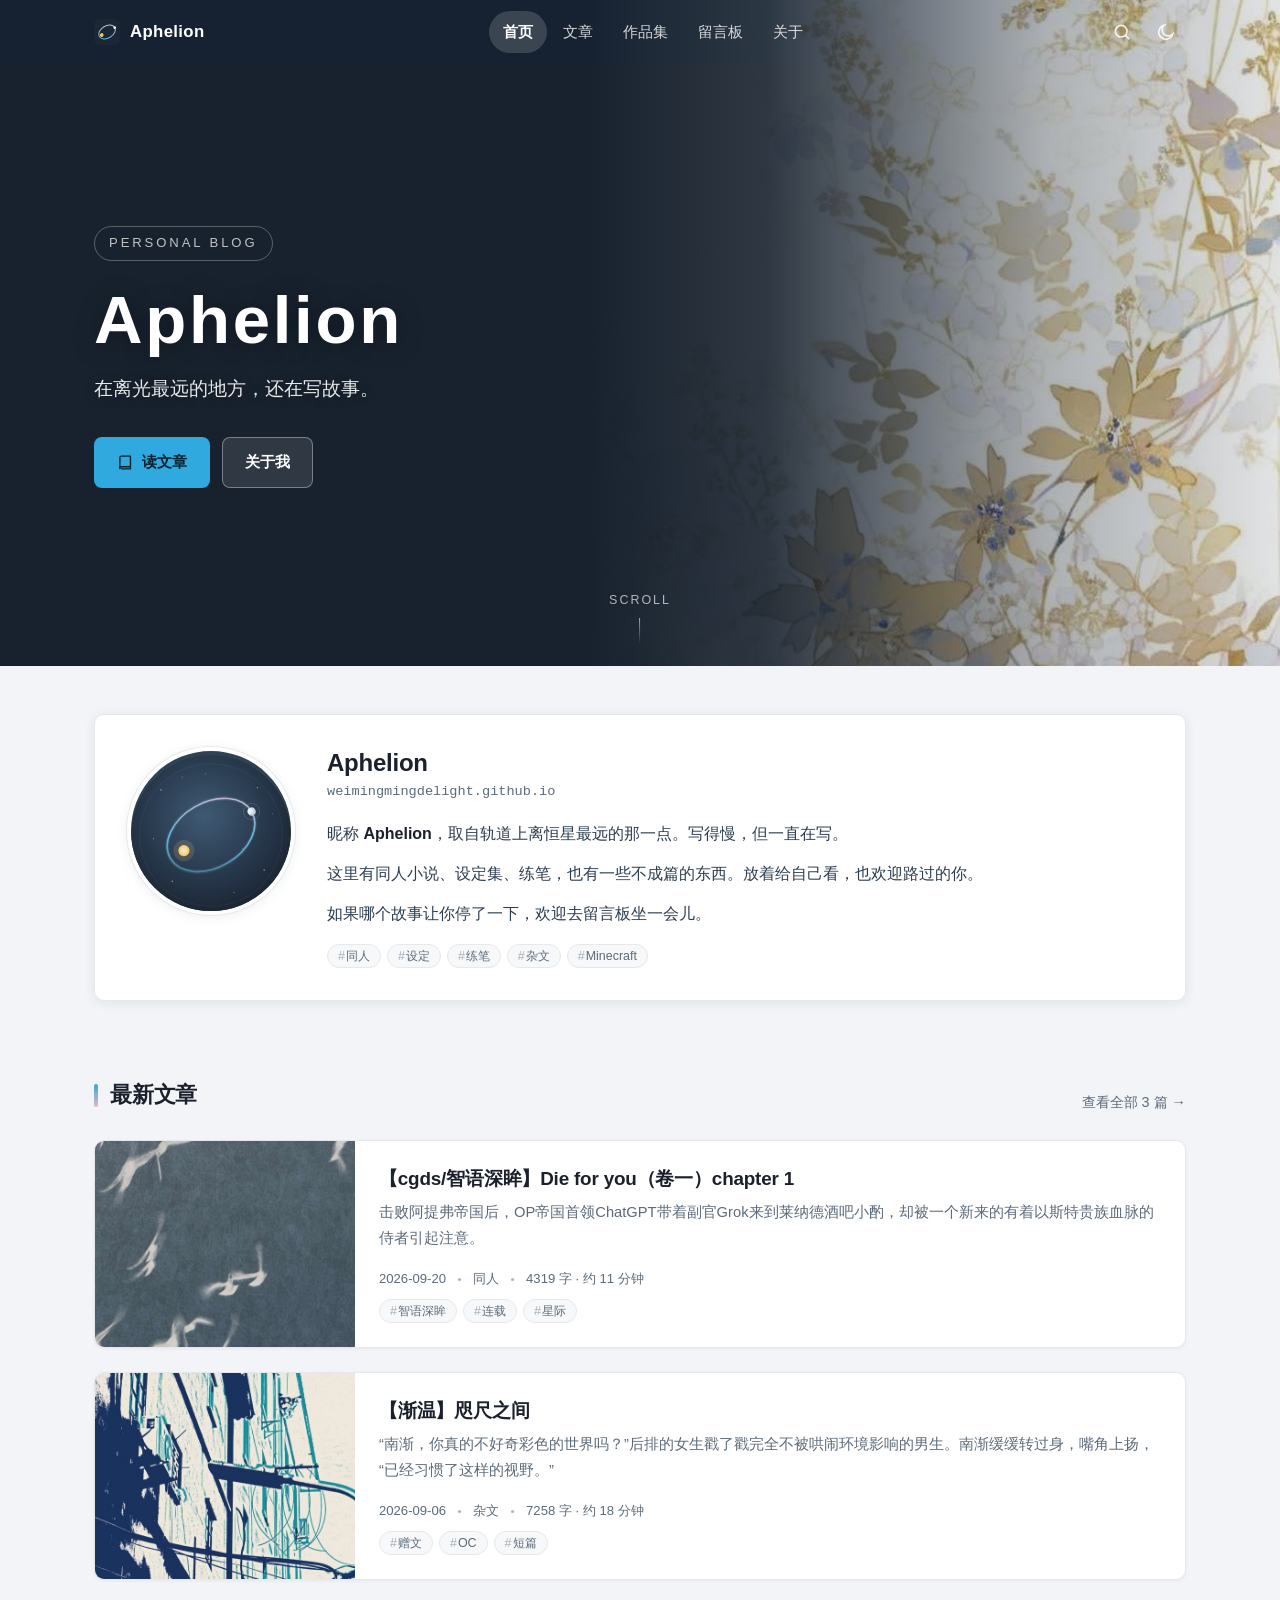
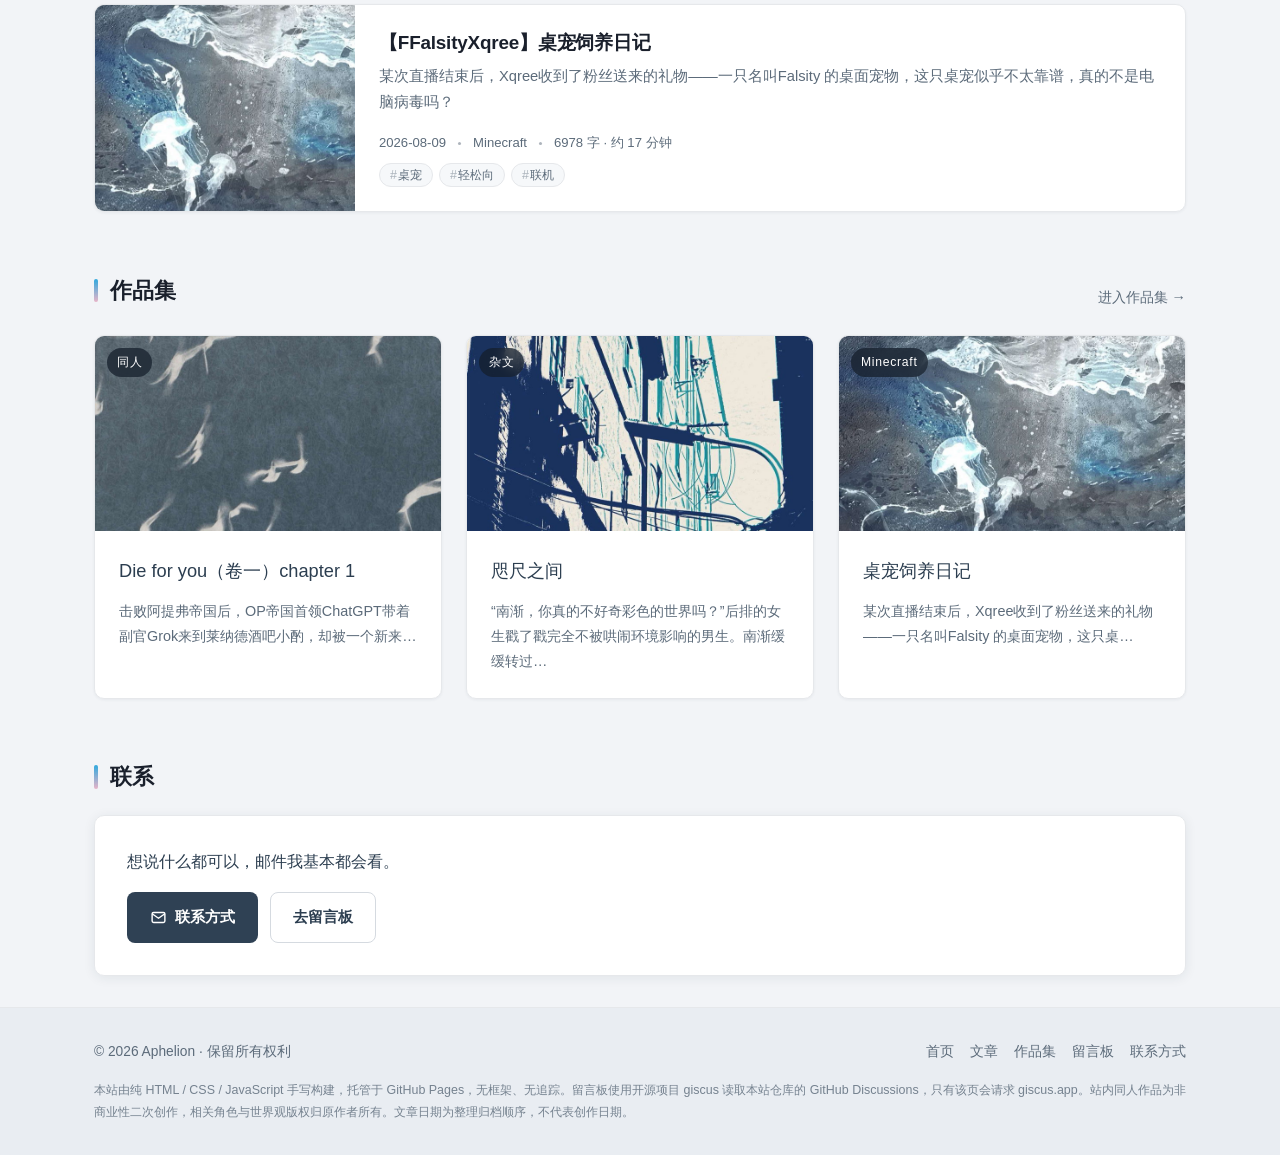
==== commit b8825429: "修复：发布后不再立即重读仓库（CDN 可能返回提交前的旧数据，会让新建的文章从列表里消失）；并清掉删除功能自测留下的临时文章" ====
--- a/index.html
+++ b/index.html
@@ -104,26 +104,9 @@
     <div class="container">
       <div class="section__head">
         <h2 class="section__title">最新文章</h2>
-        <a class="section__more" href="blog.html">查看全部 4 篇 →</a>
+        <a class="section__more" href="blog.html">查看全部 3 篇 →</a>
       </div>
       <div class="card-grid">
-        <article class="post-card reveal" data-cat="杂文" data-tags="自测" data-search="【自测】删除功能验证（马上删掉） 【自测】删除功能验证（马上删掉） 这篇只用来验证「删除」能不能把站点恢复原样。 杂文 自测" data-date="2026-10-02">
-  <a class="post-card__media" href="posts/round9-deltest.html" tabindex="-1" aria-hidden="true">
-    <img src="assets/img/covers/round9-deltest.jpg?v=murmaz2p" alt="" width="800" height="450" loading="lazy" decoding="async">
-  </a>
-  <div class="post-card__body">
-    <h3 class="post-card__title"><a href="posts/round9-deltest.html">【自测】删除功能验证（马上删掉）</a></h3>
-    <p class="post-card__excerpt">这篇只用来验证「删除」能不能把站点恢复原样。</p>
-    <div class="post-card__meta">
-      <span>2026-10-02</span>
-      <span class="meta-dot"></span>
-      <span>杂文</span>
-      <span class="meta-dot"></span>
-      <span>26 字 · 约 1 分钟</span>
-    </div>
-    <div class="tags"><span class="tag">自测</span></div>
-  </div>
-</article>
         <article class="post-card reveal" data-cat="同人" data-tags="智语深眸,连载,星际" data-search="【cgds/智语深眸】die for you（卷一）chapter 1 die for you（卷一）chapter 1 击败阿提弗帝国后，op帝国首领chatgpt带着副官grok来到莱纳德酒吧小酌，却被一个新来的有着以斯特贵族血脉的侍者引起注意。 同人 智语深眸 连载 星际" data-date="2026-09-20">
   <a class="post-card__media" href="posts/die-for-you-chapter-1.html" tabindex="-1" aria-hidden="true">
     <img src="assets/img/covers/die-for-you-chapter-1.jpg" alt="" width="800" height="450" loading="lazy" decoding="async">
@@ -158,6 +141,23 @@
     <div class="tags"><span class="tag">赠文</span><span class="tag">OC</span><span class="tag">短篇</span></div>
   </div>
 </article>
+        <article class="post-card reveal" data-cat="Minecraft" data-tags="桌宠,轻松向,联机" data-search="【ffalsityxqree】桌宠饲养日记 桌宠饲养日记 某次直播结束后，xqree收到了粉丝送来的礼物——一只名叫falsity 的桌面宠物，这只桌宠似乎不太靠谱，真的不是电脑病毒吗？ minecraft 桌宠 轻松向 联机" data-date="2026-08-09">
+  <a class="post-card__media" href="posts/zhuo-chong-si-yang-ri-ji.html" tabindex="-1" aria-hidden="true">
+    <img src="assets/img/covers/zhuo-chong-si-yang-ri-ji.jpg" alt="" width="800" height="450" loading="lazy" decoding="async">
+  </a>
+  <div class="post-card__body">
+    <h3 class="post-card__title"><a href="posts/zhuo-chong-si-yang-ri-ji.html">【FFalsityXqree】桌宠饲养日记</a></h3>
+    <p class="post-card__excerpt">某次直播结束后，Xqree收到了粉丝送来的礼物——一只名叫Falsity 的桌面宠物，这只桌宠似乎不太靠谱，真的不是电脑病毒吗？</p>
+    <div class="post-card__meta">
+      <span>2026-08-09</span>
+      <span class="meta-dot"></span>
+      <span>Minecraft</span>
+      <span class="meta-dot"></span>
+      <span>6978 字 · 约 17 分钟</span>
+    </div>
+    <div class="tags"><span class="tag">桌宠</span><span class="tag">轻松向</span><span class="tag">联机</span></div>
+  </div>
+</article>
       </div>
     </div>
   </section>
@@ -169,10 +169,6 @@
         <a class="section__more" href="portfolio.html">进入作品集 →</a>
       </div>
       <div class="card-grid card-grid--3">
-        <a class="work-card reveal" href="portfolio.html">
-          <span class="work-card__media"><img src="assets/img/covers/round9-deltest.jpg?v=murmaz2p" alt="自测用图：深蓝海水中漂浮的水母与鱼群" width="800" height="450" loading="lazy" decoding="async"><span class="work-card__badge">杂文</span></span>
-          <span class="work-card__body"><span class="work-card__title">【自测】删除功能验证（马上删掉）</span><span class="work-card__excerpt">这篇只用来验证「删除」能不能把站点恢复原样。…</span></span>
-        </a>
         <a class="work-card reveal" href="portfolio.html">
           <span class="work-card__media"><img src="assets/img/covers/die-for-you-chapter-1.jpg" alt="深蓝灰底色上几只白色飞鸟的剪影" width="800" height="450" loading="lazy" decoding="async"><span class="work-card__badge">同人</span></span>
           <span class="work-card__body"><span class="work-card__title">Die for you（卷一）chapter 1</span><span class="work-card__excerpt">击败阿提弗帝国后，OP帝国首领ChatGPT带着副官Grok来到莱纳德酒吧小酌，却被一个新来…</span></span>
@@ -180,6 +176,10 @@
         <a class="work-card reveal" href="portfolio.html">
           <span class="work-card__media"><img src="assets/img/covers/zhi-chi-zhi-jian.jpg" alt="青蓝与米白双色的老街巷，电线与阴影交错" width="800" height="450" loading="lazy" decoding="async"><span class="work-card__badge">杂文</span></span>
           <span class="work-card__body"><span class="work-card__title">咫尺之间</span><span class="work-card__excerpt">“南渐，你真的不好奇彩色的世界吗？”后排的女生戳了戳完全不被哄闹环境影响的男生。南渐缓缓转过…</span></span>
+        </a>
+        <a class="work-card reveal" href="portfolio.html">
+          <span class="work-card__media"><img src="assets/img/covers/zhuo-chong-si-yang-ri-ji.jpg" alt="深蓝海水中漂浮的水母与鱼群" width="800" height="450" loading="lazy" decoding="async"><span class="work-card__badge">Minecraft</span></span>
+          <span class="work-card__body"><span class="work-card__title">桌宠饲养日记</span><span class="work-card__excerpt">某次直播结束后，Xqree收到了粉丝送来的礼物——一只名叫Falsity 的桌面宠物，这只桌…</span></span>
         </a>
       </div>
     </div>
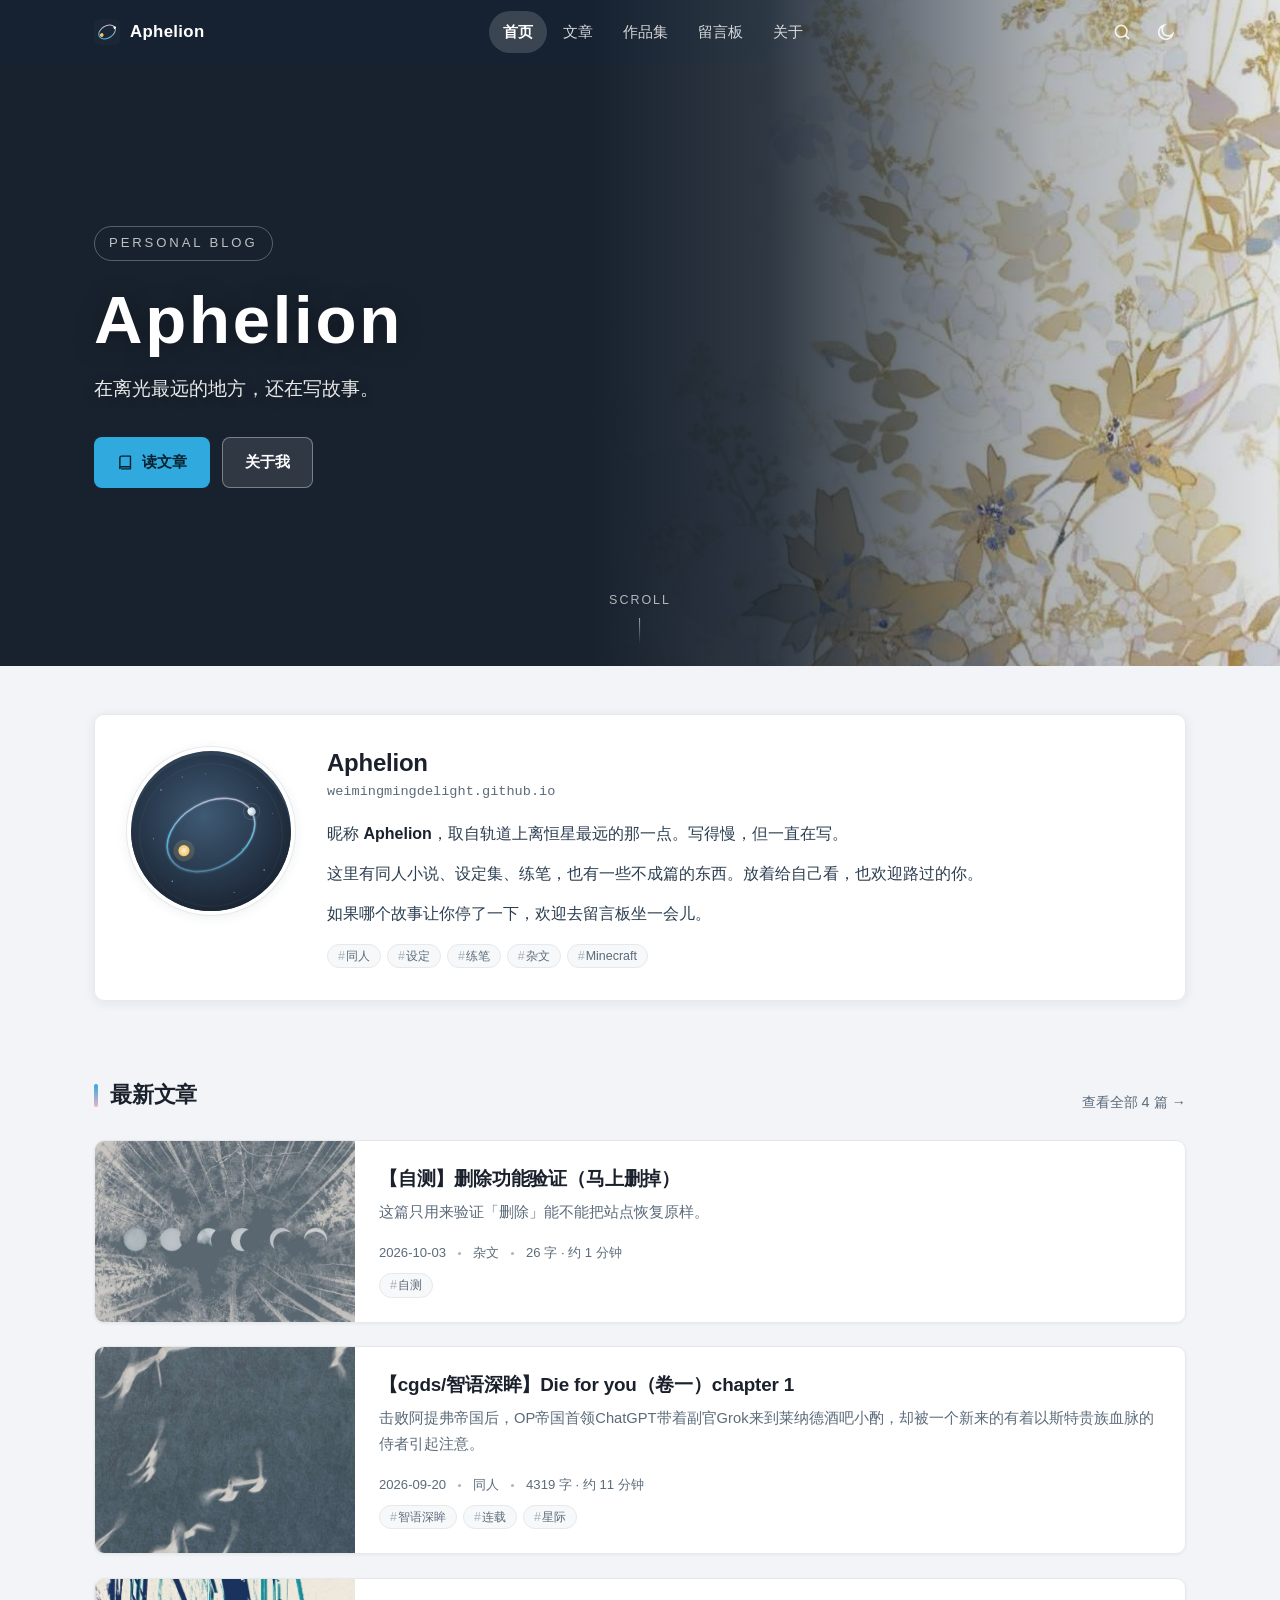
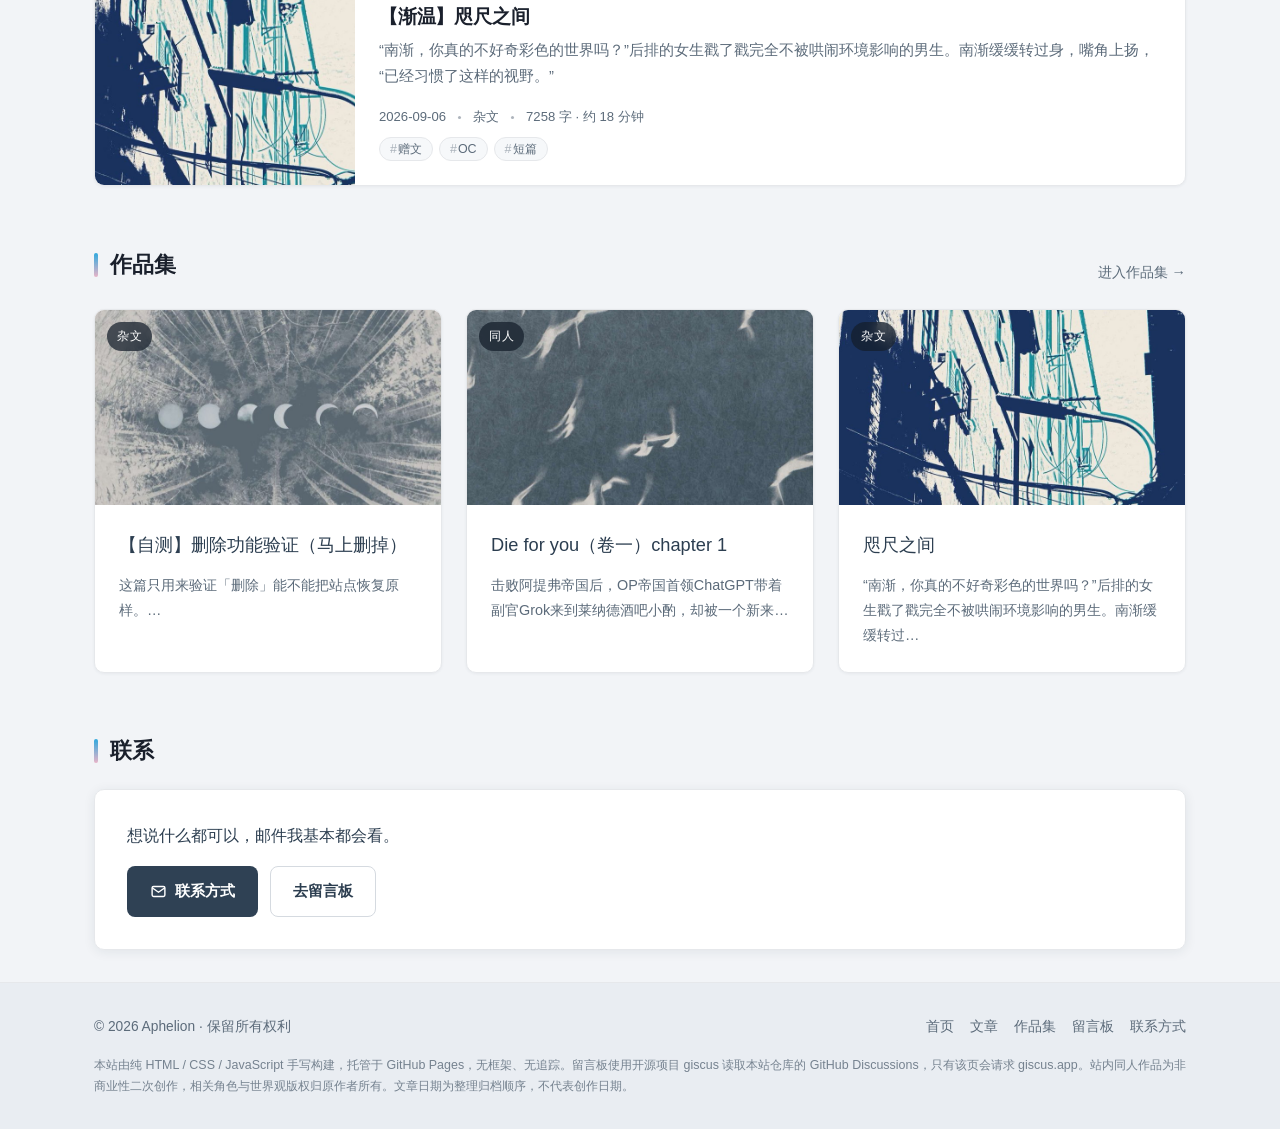
==== commit a834caed: "新增文章：【自测】删除功能验证（马上删掉）" ====
--- a/index.html
+++ b/index.html
@@ -104,9 +104,26 @@
     <div class="container">
       <div class="section__head">
         <h2 class="section__title">最新文章</h2>
-        <a class="section__more" href="blog.html">查看全部 3 篇 →</a>
+        <a class="section__more" href="blog.html">查看全部 4 篇 →</a>
       </div>
       <div class="card-grid">
+        <article class="post-card reveal" data-cat="杂文" data-tags="自测" data-search="【自测】删除功能验证（马上删掉） 【自测】删除功能验证（马上删掉） 这篇只用来验证「删除」能不能把站点恢复原样。 杂文 自测" data-date="2026-10-03">
+  <a class="post-card__media" href="posts/round9-deltest.html" tabindex="-1" aria-hidden="true">
+    <img src="assets/img/covers/round9-deltest.jpg?v=murmpdfz" alt="" width="800" height="450" loading="lazy" decoding="async">
+  </a>
+  <div class="post-card__body">
+    <h3 class="post-card__title"><a href="posts/round9-deltest.html">【自测】删除功能验证（马上删掉）</a></h3>
+    <p class="post-card__excerpt">这篇只用来验证「删除」能不能把站点恢复原样。</p>
+    <div class="post-card__meta">
+      <span>2026-10-03</span>
+      <span class="meta-dot"></span>
+      <span>杂文</span>
+      <span class="meta-dot"></span>
+      <span>26 字 · 约 1 分钟</span>
+    </div>
+    <div class="tags"><span class="tag">自测</span></div>
+  </div>
+</article>
         <article class="post-card reveal" data-cat="同人" data-tags="智语深眸,连载,星际" data-search="【cgds/智语深眸】die for you（卷一）chapter 1 die for you（卷一）chapter 1 击败阿提弗帝国后，op帝国首领chatgpt带着副官grok来到莱纳德酒吧小酌，却被一个新来的有着以斯特贵族血脉的侍者引起注意。 同人 智语深眸 连载 星际" data-date="2026-09-20">
   <a class="post-card__media" href="posts/die-for-you-chapter-1.html" tabindex="-1" aria-hidden="true">
     <img src="assets/img/covers/die-for-you-chapter-1.jpg" alt="" width="800" height="450" loading="lazy" decoding="async">
@@ -141,23 +158,6 @@
     <div class="tags"><span class="tag">赠文</span><span class="tag">OC</span><span class="tag">短篇</span></div>
   </div>
 </article>
-        <article class="post-card reveal" data-cat="Minecraft" data-tags="桌宠,轻松向,联机" data-search="【ffalsityxqree】桌宠饲养日记 桌宠饲养日记 某次直播结束后，xqree收到了粉丝送来的礼物——一只名叫falsity 的桌面宠物，这只桌宠似乎不太靠谱，真的不是电脑病毒吗？ minecraft 桌宠 轻松向 联机" data-date="2026-08-09">
-  <a class="post-card__media" href="posts/zhuo-chong-si-yang-ri-ji.html" tabindex="-1" aria-hidden="true">
-    <img src="assets/img/covers/zhuo-chong-si-yang-ri-ji.jpg" alt="" width="800" height="450" loading="lazy" decoding="async">
-  </a>
-  <div class="post-card__body">
-    <h3 class="post-card__title"><a href="posts/zhuo-chong-si-yang-ri-ji.html">【FFalsityXqree】桌宠饲养日记</a></h3>
-    <p class="post-card__excerpt">某次直播结束后，Xqree收到了粉丝送来的礼物——一只名叫Falsity 的桌面宠物，这只桌宠似乎不太靠谱，真的不是电脑病毒吗？</p>
-    <div class="post-card__meta">
-      <span>2026-08-09</span>
-      <span class="meta-dot"></span>
-      <span>Minecraft</span>
-      <span class="meta-dot"></span>
-      <span>6978 字 · 约 17 分钟</span>
-    </div>
-    <div class="tags"><span class="tag">桌宠</span><span class="tag">轻松向</span><span class="tag">联机</span></div>
-  </div>
-</article>
       </div>
     </div>
   </section>
@@ -169,6 +169,10 @@
         <a class="section__more" href="portfolio.html">进入作品集 →</a>
       </div>
       <div class="card-grid card-grid--3">
+        <a class="work-card reveal" href="portfolio.html">
+          <span class="work-card__media"><img src="assets/img/covers/round9-deltest.jpg?v=murmpdfz" alt="自测用图：深蓝海水中漂浮的水母与鱼群" width="800" height="450" loading="lazy" decoding="async"><span class="work-card__badge">杂文</span></span>
+          <span class="work-card__body"><span class="work-card__title">【自测】删除功能验证（马上删掉）</span><span class="work-card__excerpt">这篇只用来验证「删除」能不能把站点恢复原样。…</span></span>
+        </a>
         <a class="work-card reveal" href="portfolio.html">
           <span class="work-card__media"><img src="assets/img/covers/die-for-you-chapter-1.jpg" alt="深蓝灰底色上几只白色飞鸟的剪影" width="800" height="450" loading="lazy" decoding="async"><span class="work-card__badge">同人</span></span>
           <span class="work-card__body"><span class="work-card__title">Die for you（卷一）chapter 1</span><span class="work-card__excerpt">击败阿提弗帝国后，OP帝国首领ChatGPT带着副官Grok来到莱纳德酒吧小酌，却被一个新来…</span></span>
@@ -176,10 +180,6 @@
         <a class="work-card reveal" href="portfolio.html">
           <span class="work-card__media"><img src="assets/img/covers/zhi-chi-zhi-jian.jpg" alt="青蓝与米白双色的老街巷，电线与阴影交错" width="800" height="450" loading="lazy" decoding="async"><span class="work-card__badge">杂文</span></span>
           <span class="work-card__body"><span class="work-card__title">咫尺之间</span><span class="work-card__excerpt">“南渐，你真的不好奇彩色的世界吗？”后排的女生戳了戳完全不被哄闹环境影响的男生。南渐缓缓转过…</span></span>
-        </a>
-        <a class="work-card reveal" href="portfolio.html">
-          <span class="work-card__media"><img src="assets/img/covers/zhuo-chong-si-yang-ri-ji.jpg" alt="深蓝海水中漂浮的水母与鱼群" width="800" height="450" loading="lazy" decoding="async"><span class="work-card__badge">Minecraft</span></span>
-          <span class="work-card__body"><span class="work-card__title">桌宠饲养日记</span><span class="work-card__excerpt">某次直播结束后，Xqree收到了粉丝送来的礼物——一只名叫Falsity 的桌面宠物，这只桌…</span></span>
         </a>
       </div>
     </div>
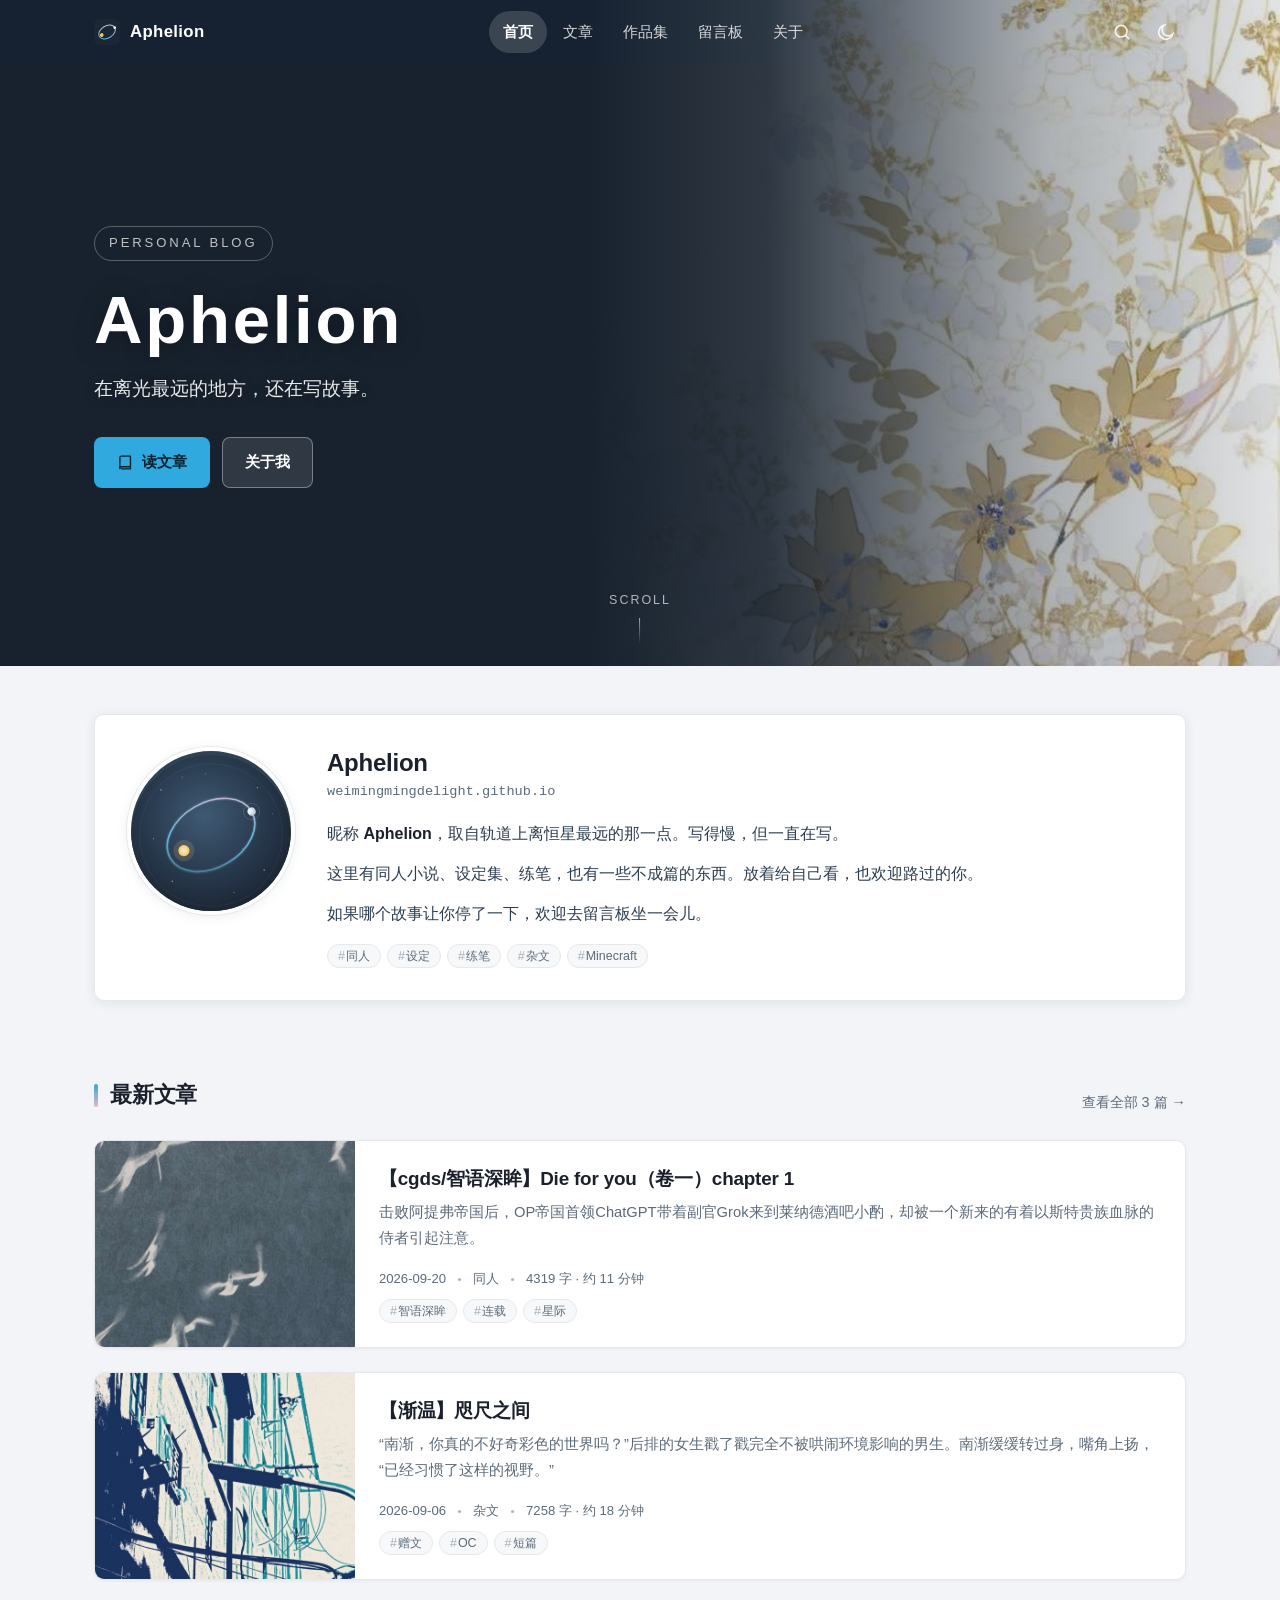
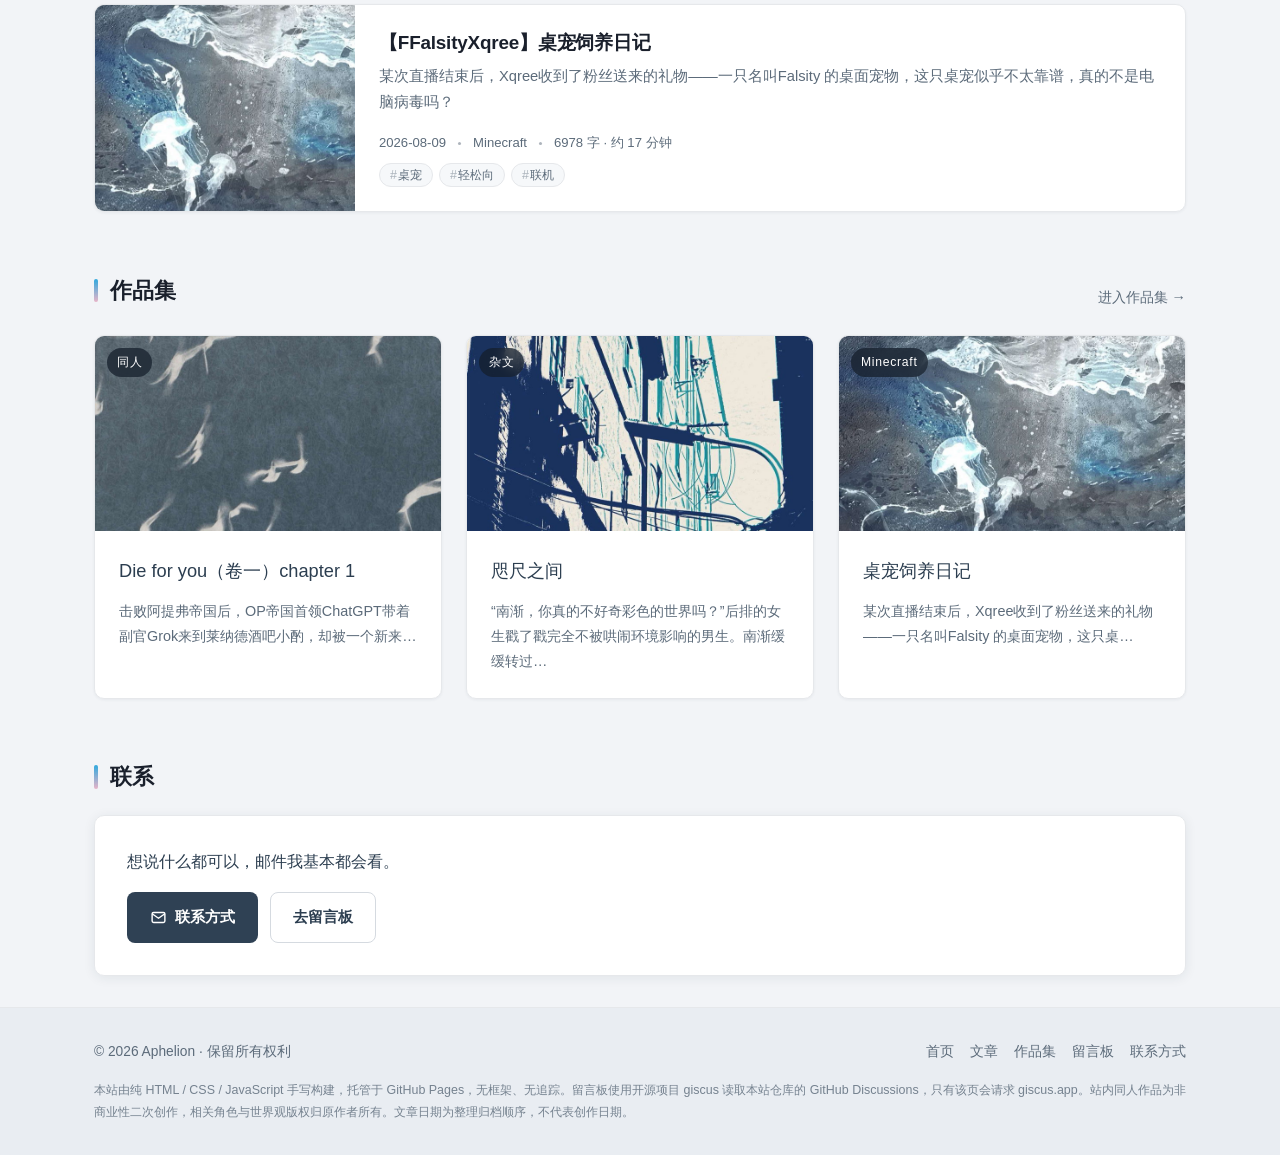
==== commit fa8604f7: "清掉删除功能自测遗留的临时文章（上一次测试脚本中途断网）" ====
--- a/index.html
+++ b/index.html
@@ -104,26 +104,9 @@
     <div class="container">
       <div class="section__head">
         <h2 class="section__title">最新文章</h2>
-        <a class="section__more" href="blog.html">查看全部 4 篇 →</a>
+        <a class="section__more" href="blog.html">查看全部 3 篇 →</a>
       </div>
       <div class="card-grid">
-        <article class="post-card reveal" data-cat="杂文" data-tags="自测" data-search="【自测】删除功能验证（马上删掉） 【自测】删除功能验证（马上删掉） 这篇只用来验证「删除」能不能把站点恢复原样。 杂文 自测" data-date="2026-10-03">
-  <a class="post-card__media" href="posts/round9-deltest.html" tabindex="-1" aria-hidden="true">
-    <img src="assets/img/covers/round9-deltest.jpg?v=murmpdfz" alt="" width="800" height="450" loading="lazy" decoding="async">
-  </a>
-  <div class="post-card__body">
-    <h3 class="post-card__title"><a href="posts/round9-deltest.html">【自测】删除功能验证（马上删掉）</a></h3>
-    <p class="post-card__excerpt">这篇只用来验证「删除」能不能把站点恢复原样。</p>
-    <div class="post-card__meta">
-      <span>2026-10-03</span>
-      <span class="meta-dot"></span>
-      <span>杂文</span>
-      <span class="meta-dot"></span>
-      <span>26 字 · 约 1 分钟</span>
-    </div>
-    <div class="tags"><span class="tag">自测</span></div>
-  </div>
-</article>
         <article class="post-card reveal" data-cat="同人" data-tags="智语深眸,连载,星际" data-search="【cgds/智语深眸】die for you（卷一）chapter 1 die for you（卷一）chapter 1 击败阿提弗帝国后，op帝国首领chatgpt带着副官grok来到莱纳德酒吧小酌，却被一个新来的有着以斯特贵族血脉的侍者引起注意。 同人 智语深眸 连载 星际" data-date="2026-09-20">
   <a class="post-card__media" href="posts/die-for-you-chapter-1.html" tabindex="-1" aria-hidden="true">
     <img src="assets/img/covers/die-for-you-chapter-1.jpg" alt="" width="800" height="450" loading="lazy" decoding="async">
@@ -158,6 +141,23 @@
     <div class="tags"><span class="tag">赠文</span><span class="tag">OC</span><span class="tag">短篇</span></div>
   </div>
 </article>
+        <article class="post-card reveal" data-cat="Minecraft" data-tags="桌宠,轻松向,联机" data-search="【ffalsityxqree】桌宠饲养日记 桌宠饲养日记 某次直播结束后，xqree收到了粉丝送来的礼物——一只名叫falsity 的桌面宠物，这只桌宠似乎不太靠谱，真的不是电脑病毒吗？ minecraft 桌宠 轻松向 联机" data-date="2026-08-09">
+  <a class="post-card__media" href="posts/zhuo-chong-si-yang-ri-ji.html" tabindex="-1" aria-hidden="true">
+    <img src="assets/img/covers/zhuo-chong-si-yang-ri-ji.jpg" alt="" width="800" height="450" loading="lazy" decoding="async">
+  </a>
+  <div class="post-card__body">
+    <h3 class="post-card__title"><a href="posts/zhuo-chong-si-yang-ri-ji.html">【FFalsityXqree】桌宠饲养日记</a></h3>
+    <p class="post-card__excerpt">某次直播结束后，Xqree收到了粉丝送来的礼物——一只名叫Falsity 的桌面宠物，这只桌宠似乎不太靠谱，真的不是电脑病毒吗？</p>
+    <div class="post-card__meta">
+      <span>2026-08-09</span>
+      <span class="meta-dot"></span>
+      <span>Minecraft</span>
+      <span class="meta-dot"></span>
+      <span>6978 字 · 约 17 分钟</span>
+    </div>
+    <div class="tags"><span class="tag">桌宠</span><span class="tag">轻松向</span><span class="tag">联机</span></div>
+  </div>
+</article>
       </div>
     </div>
   </section>
@@ -169,10 +169,6 @@
         <a class="section__more" href="portfolio.html">进入作品集 →</a>
       </div>
       <div class="card-grid card-grid--3">
-        <a class="work-card reveal" href="portfolio.html">
-          <span class="work-card__media"><img src="assets/img/covers/round9-deltest.jpg?v=murmpdfz" alt="自测用图：深蓝海水中漂浮的水母与鱼群" width="800" height="450" loading="lazy" decoding="async"><span class="work-card__badge">杂文</span></span>
-          <span class="work-card__body"><span class="work-card__title">【自测】删除功能验证（马上删掉）</span><span class="work-card__excerpt">这篇只用来验证「删除」能不能把站点恢复原样。…</span></span>
-        </a>
         <a class="work-card reveal" href="portfolio.html">
           <span class="work-card__media"><img src="assets/img/covers/die-for-you-chapter-1.jpg" alt="深蓝灰底色上几只白色飞鸟的剪影" width="800" height="450" loading="lazy" decoding="async"><span class="work-card__badge">同人</span></span>
           <span class="work-card__body"><span class="work-card__title">Die for you（卷一）chapter 1</span><span class="work-card__excerpt">击败阿提弗帝国后，OP帝国首领ChatGPT带着副官Grok来到莱纳德酒吧小酌，却被一个新来…</span></span>
@@ -180,6 +176,10 @@
         <a class="work-card reveal" href="portfolio.html">
           <span class="work-card__media"><img src="assets/img/covers/zhi-chi-zhi-jian.jpg" alt="青蓝与米白双色的老街巷，电线与阴影交错" width="800" height="450" loading="lazy" decoding="async"><span class="work-card__badge">杂文</span></span>
           <span class="work-card__body"><span class="work-card__title">咫尺之间</span><span class="work-card__excerpt">“南渐，你真的不好奇彩色的世界吗？”后排的女生戳了戳完全不被哄闹环境影响的男生。南渐缓缓转过…</span></span>
+        </a>
+        <a class="work-card reveal" href="portfolio.html">
+          <span class="work-card__media"><img src="assets/img/covers/zhuo-chong-si-yang-ri-ji.jpg" alt="深蓝海水中漂浮的水母与鱼群" width="800" height="450" loading="lazy" decoding="async"><span class="work-card__badge">Minecraft</span></span>
+          <span class="work-card__body"><span class="work-card__title">桌宠饲养日记</span><span class="work-card__excerpt">某次直播结束后，Xqree收到了粉丝送来的礼物——一只名叫Falsity 的桌面宠物，这只桌…</span></span>
         </a>
       </div>
     </div>
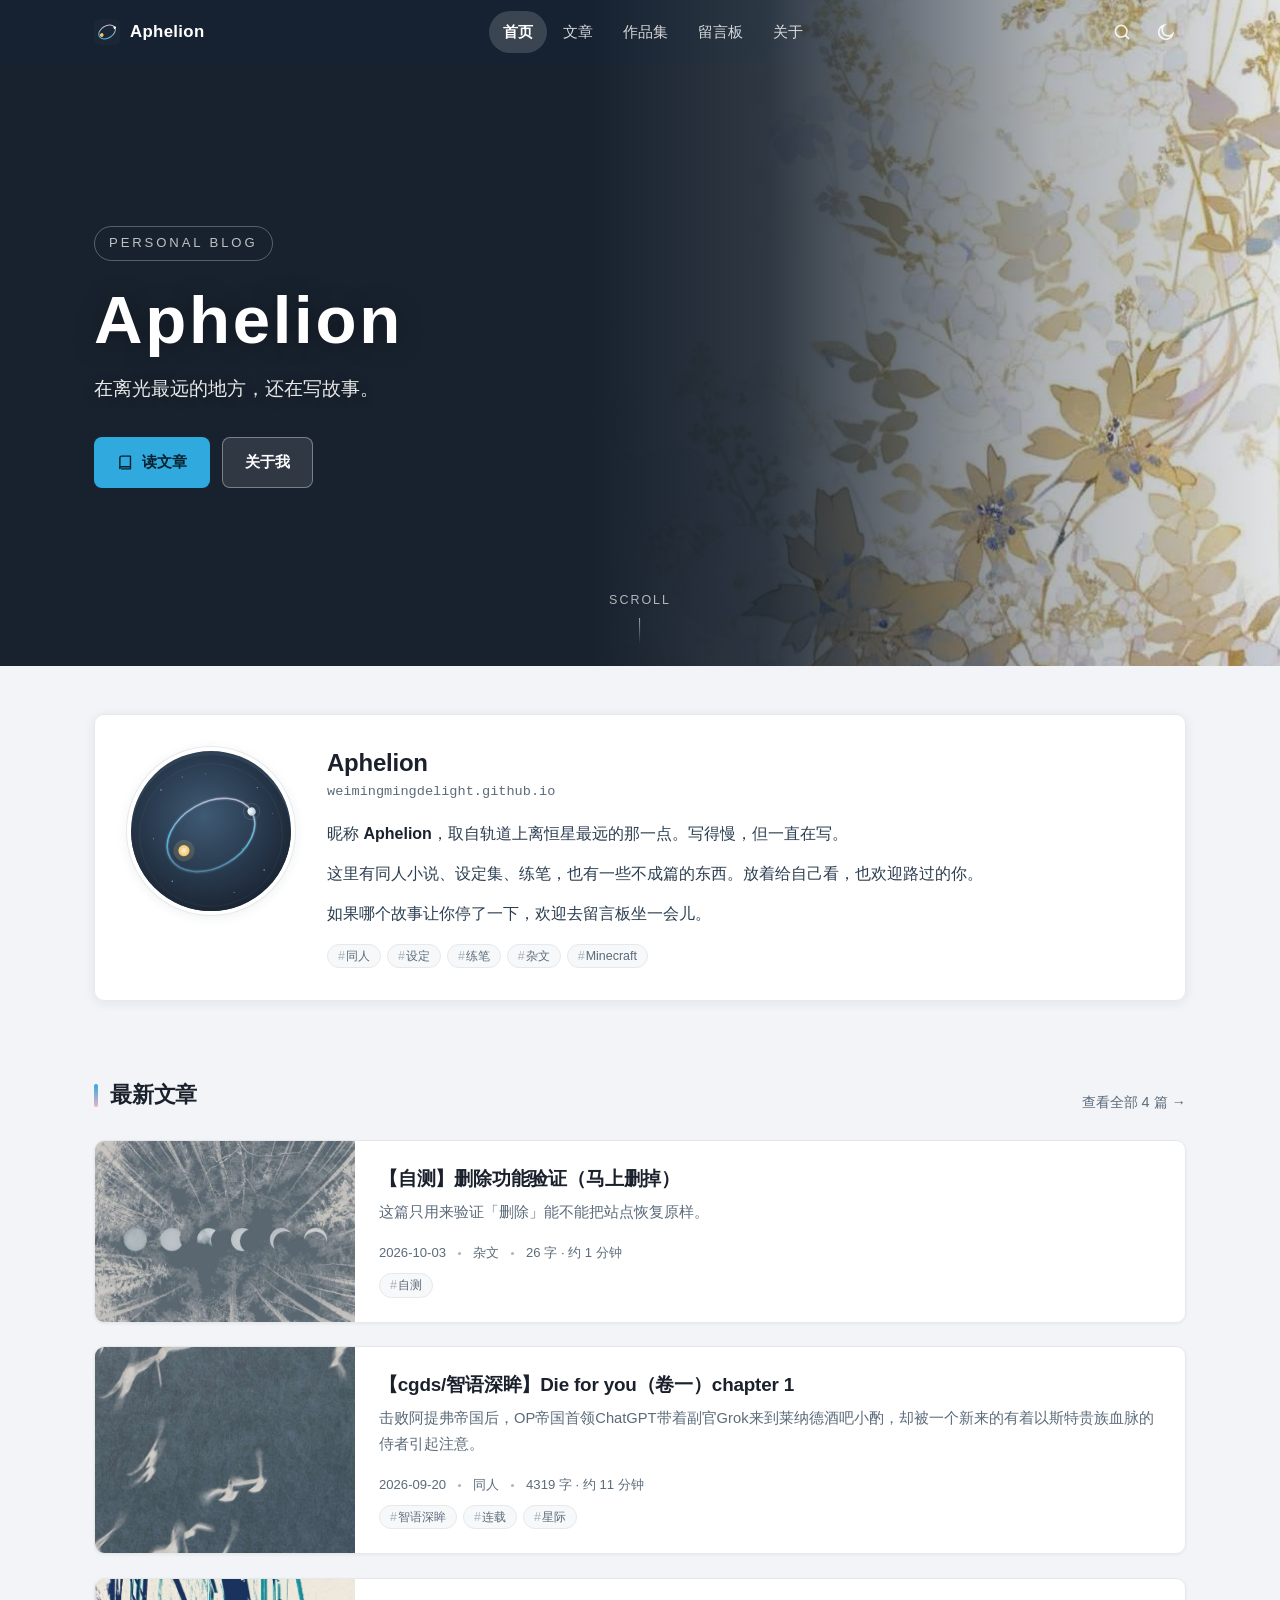
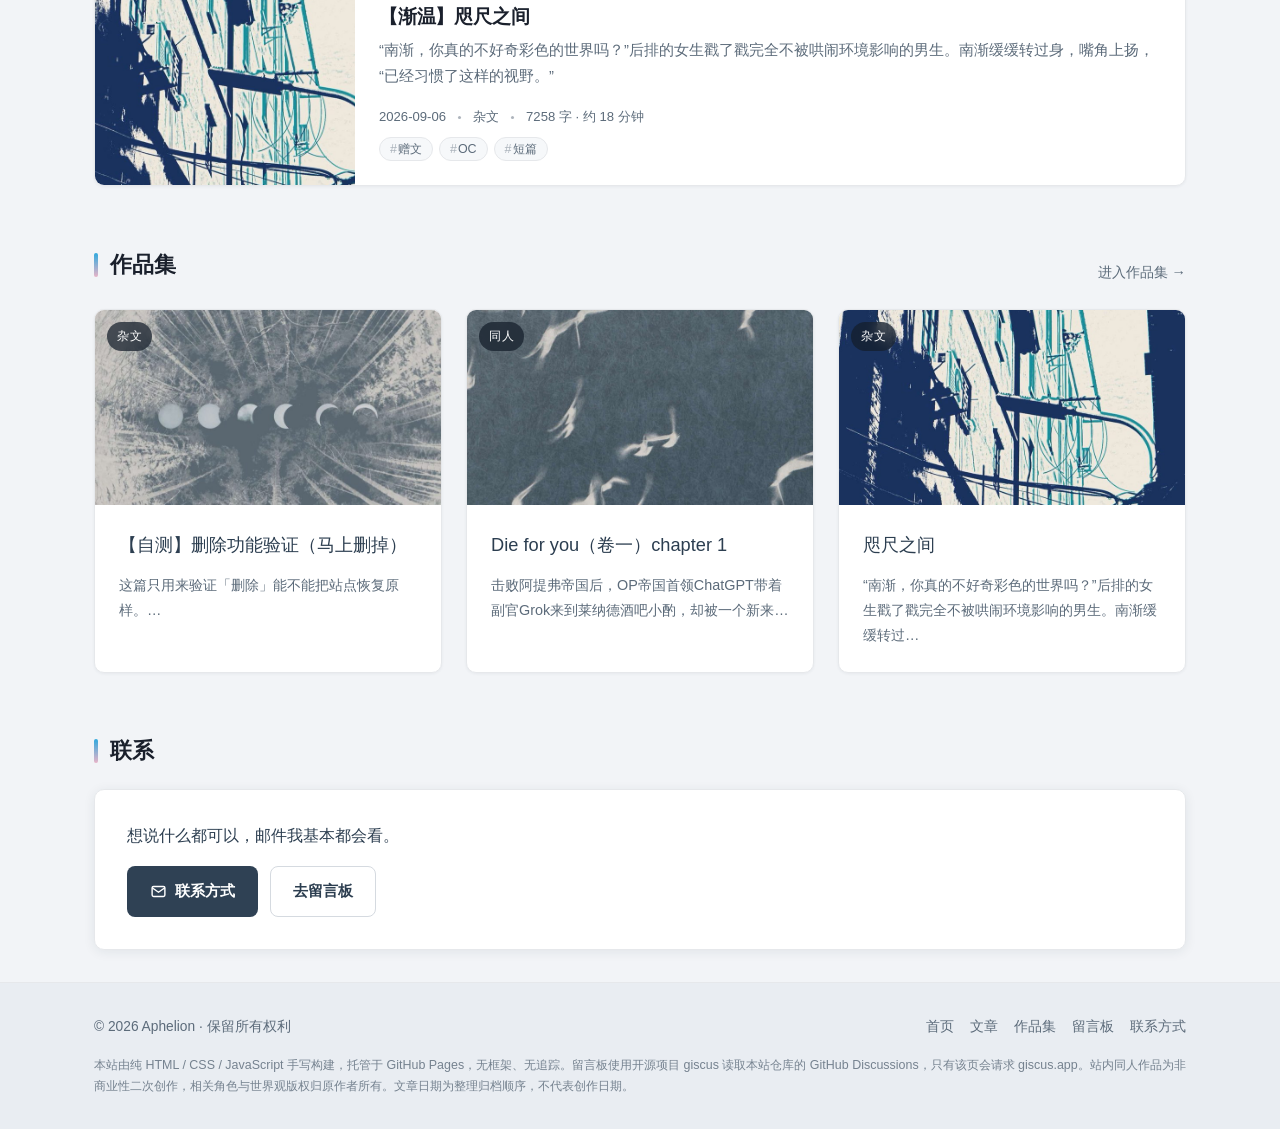
==== commit f26e3289: "新增文章：【自测】删除功能验证（马上删掉）" ====
--- a/index.html
+++ b/index.html
@@ -104,9 +104,26 @@
     <div class="container">
       <div class="section__head">
         <h2 class="section__title">最新文章</h2>
-        <a class="section__more" href="blog.html">查看全部 3 篇 →</a>
+        <a class="section__more" href="blog.html">查看全部 4 篇 →</a>
       </div>
       <div class="card-grid">
+        <article class="post-card reveal" data-cat="杂文" data-tags="自测" data-search="【自测】删除功能验证（马上删掉） 【自测】删除功能验证（马上删掉） 这篇只用来验证「删除」能不能把站点恢复原样。 杂文 自测" data-date="2026-10-03">
+  <a class="post-card__media" href="posts/round9-deltest.html" tabindex="-1" aria-hidden="true">
+    <img src="assets/img/covers/round9-deltest.jpg?v=murmyogj" alt="" width="800" height="450" loading="lazy" decoding="async">
+  </a>
+  <div class="post-card__body">
+    <h3 class="post-card__title"><a href="posts/round9-deltest.html">【自测】删除功能验证（马上删掉）</a></h3>
+    <p class="post-card__excerpt">这篇只用来验证「删除」能不能把站点恢复原样。</p>
+    <div class="post-card__meta">
+      <span>2026-10-03</span>
+      <span class="meta-dot"></span>
+      <span>杂文</span>
+      <span class="meta-dot"></span>
+      <span>26 字 · 约 1 分钟</span>
+    </div>
+    <div class="tags"><span class="tag">自测</span></div>
+  </div>
+</article>
         <article class="post-card reveal" data-cat="同人" data-tags="智语深眸,连载,星际" data-search="【cgds/智语深眸】die for you（卷一）chapter 1 die for you（卷一）chapter 1 击败阿提弗帝国后，op帝国首领chatgpt带着副官grok来到莱纳德酒吧小酌，却被一个新来的有着以斯特贵族血脉的侍者引起注意。 同人 智语深眸 连载 星际" data-date="2026-09-20">
   <a class="post-card__media" href="posts/die-for-you-chapter-1.html" tabindex="-1" aria-hidden="true">
     <img src="assets/img/covers/die-for-you-chapter-1.jpg" alt="" width="800" height="450" loading="lazy" decoding="async">
@@ -141,23 +158,6 @@
     <div class="tags"><span class="tag">赠文</span><span class="tag">OC</span><span class="tag">短篇</span></div>
   </div>
 </article>
-        <article class="post-card reveal" data-cat="Minecraft" data-tags="桌宠,轻松向,联机" data-search="【ffalsityxqree】桌宠饲养日记 桌宠饲养日记 某次直播结束后，xqree收到了粉丝送来的礼物——一只名叫falsity 的桌面宠物，这只桌宠似乎不太靠谱，真的不是电脑病毒吗？ minecraft 桌宠 轻松向 联机" data-date="2026-08-09">
-  <a class="post-card__media" href="posts/zhuo-chong-si-yang-ri-ji.html" tabindex="-1" aria-hidden="true">
-    <img src="assets/img/covers/zhuo-chong-si-yang-ri-ji.jpg" alt="" width="800" height="450" loading="lazy" decoding="async">
-  </a>
-  <div class="post-card__body">
-    <h3 class="post-card__title"><a href="posts/zhuo-chong-si-yang-ri-ji.html">【FFalsityXqree】桌宠饲养日记</a></h3>
-    <p class="post-card__excerpt">某次直播结束后，Xqree收到了粉丝送来的礼物——一只名叫Falsity 的桌面宠物，这只桌宠似乎不太靠谱，真的不是电脑病毒吗？</p>
-    <div class="post-card__meta">
-      <span>2026-08-09</span>
-      <span class="meta-dot"></span>
-      <span>Minecraft</span>
-      <span class="meta-dot"></span>
-      <span>6978 字 · 约 17 分钟</span>
-    </div>
-    <div class="tags"><span class="tag">桌宠</span><span class="tag">轻松向</span><span class="tag">联机</span></div>
-  </div>
-</article>
       </div>
     </div>
   </section>
@@ -169,6 +169,10 @@
         <a class="section__more" href="portfolio.html">进入作品集 →</a>
       </div>
       <div class="card-grid card-grid--3">
+        <a class="work-card reveal" href="portfolio.html">
+          <span class="work-card__media"><img src="assets/img/covers/round9-deltest.jpg?v=murmyogj" alt="自测用图：深蓝海水中漂浮的水母与鱼群" width="800" height="450" loading="lazy" decoding="async"><span class="work-card__badge">杂文</span></span>
+          <span class="work-card__body"><span class="work-card__title">【自测】删除功能验证（马上删掉）</span><span class="work-card__excerpt">这篇只用来验证「删除」能不能把站点恢复原样。…</span></span>
+        </a>
         <a class="work-card reveal" href="portfolio.html">
           <span class="work-card__media"><img src="assets/img/covers/die-for-you-chapter-1.jpg" alt="深蓝灰底色上几只白色飞鸟的剪影" width="800" height="450" loading="lazy" decoding="async"><span class="work-card__badge">同人</span></span>
           <span class="work-card__body"><span class="work-card__title">Die for you（卷一）chapter 1</span><span class="work-card__excerpt">击败阿提弗帝国后，OP帝国首领ChatGPT带着副官Grok来到莱纳德酒吧小酌，却被一个新来…</span></span>
@@ -176,10 +180,6 @@
         <a class="work-card reveal" href="portfolio.html">
           <span class="work-card__media"><img src="assets/img/covers/zhi-chi-zhi-jian.jpg" alt="青蓝与米白双色的老街巷，电线与阴影交错" width="800" height="450" loading="lazy" decoding="async"><span class="work-card__badge">杂文</span></span>
           <span class="work-card__body"><span class="work-card__title">咫尺之间</span><span class="work-card__excerpt">“南渐，你真的不好奇彩色的世界吗？”后排的女生戳了戳完全不被哄闹环境影响的男生。南渐缓缓转过…</span></span>
-        </a>
-        <a class="work-card reveal" href="portfolio.html">
-          <span class="work-card__media"><img src="assets/img/covers/zhuo-chong-si-yang-ri-ji.jpg" alt="深蓝海水中漂浮的水母与鱼群" width="800" height="450" loading="lazy" decoding="async"><span class="work-card__badge">Minecraft</span></span>
-          <span class="work-card__body"><span class="work-card__title">桌宠饲养日记</span><span class="work-card__excerpt">某次直播结束后，Xqree收到了粉丝送来的礼物——一只名叫Falsity 的桌面宠物，这只桌…</span></span>
         </a>
       </div>
     </div>
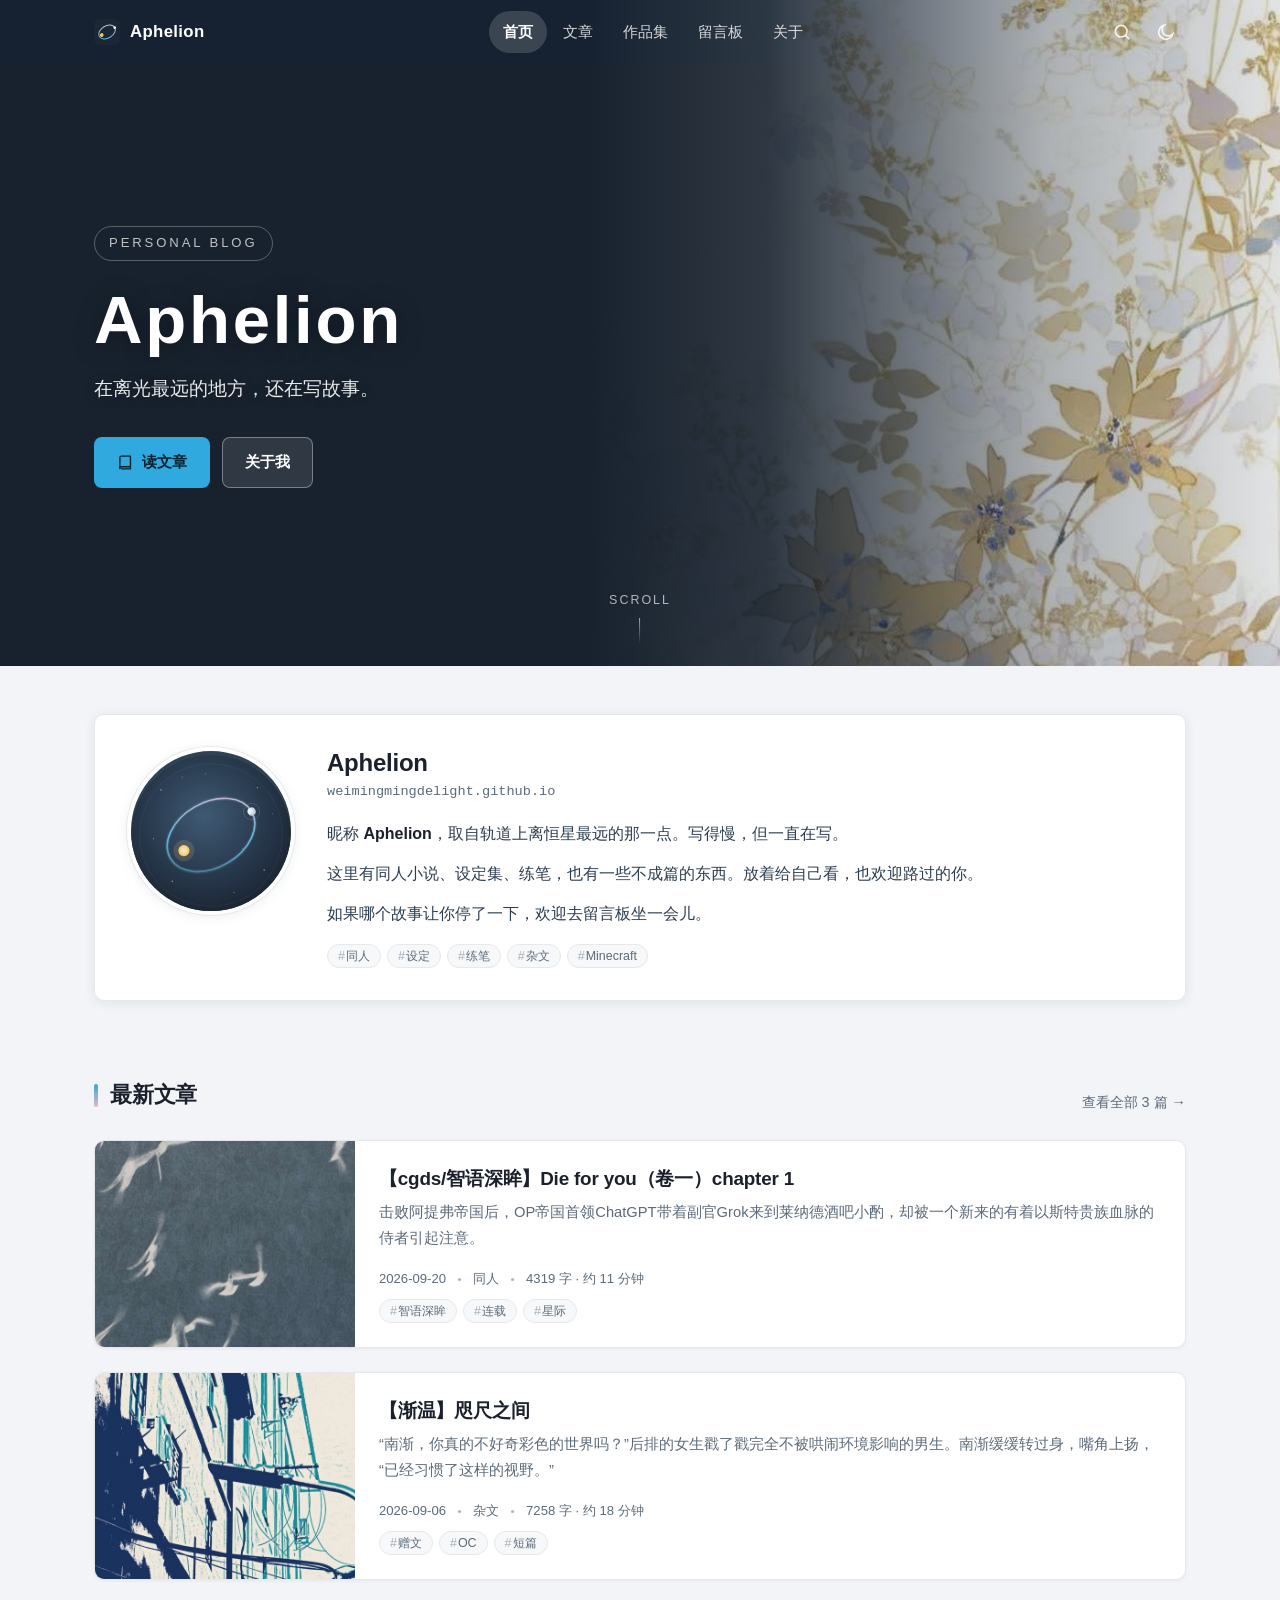
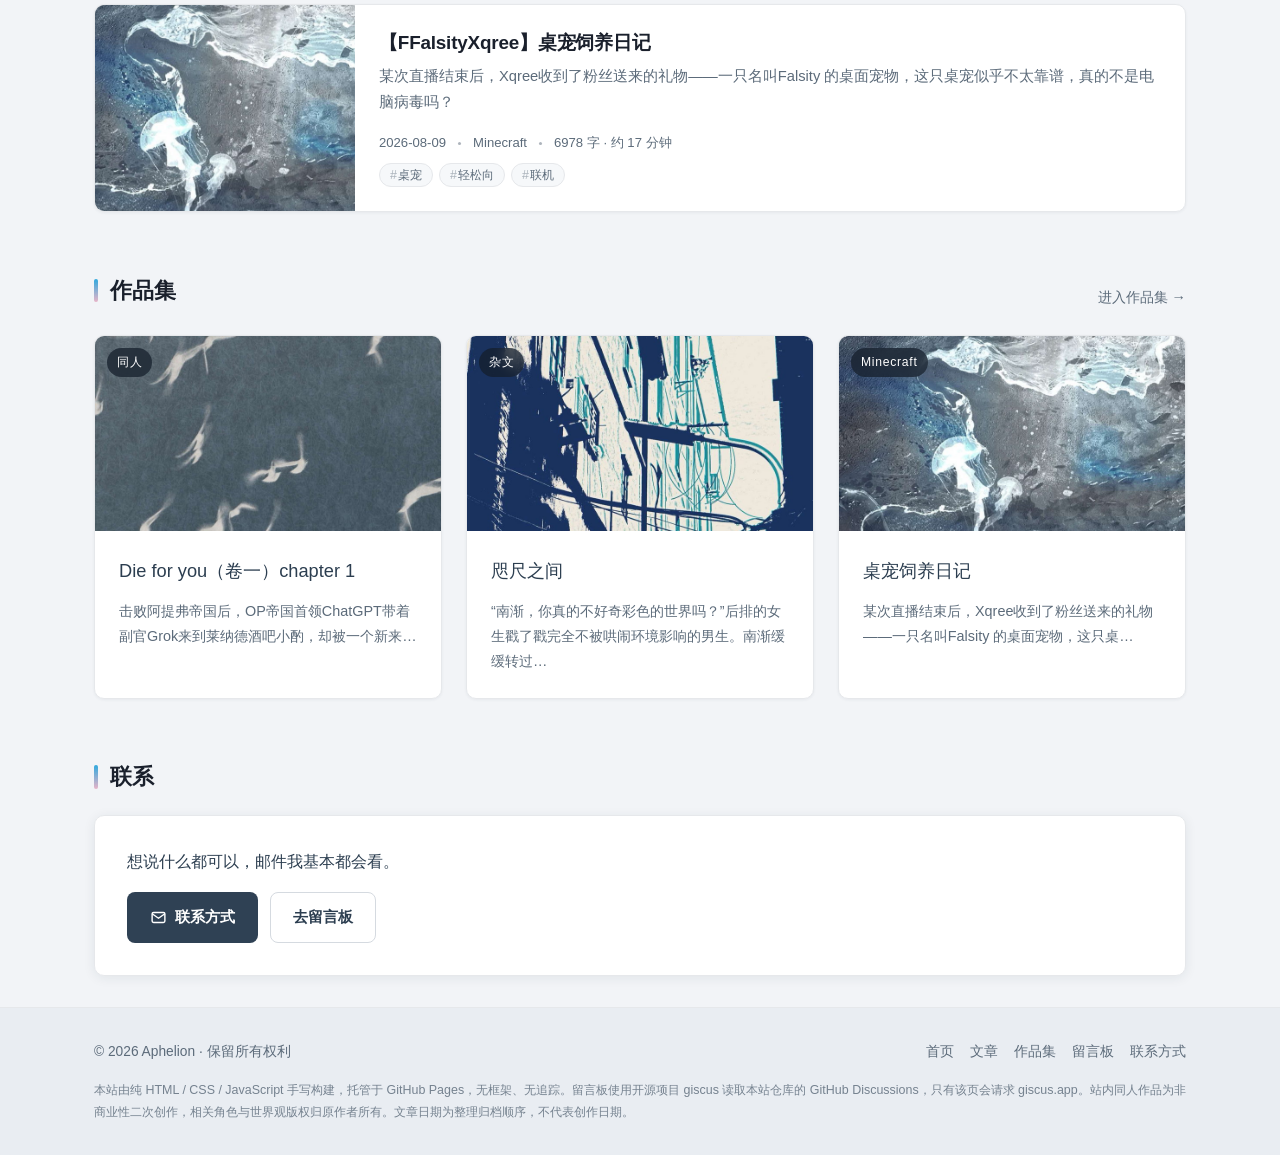
==== commit 883c7342: "删除文章：【自测】删除功能验证（马上删掉）" ====
--- a/index.html
+++ b/index.html
@@ -104,26 +104,9 @@
     <div class="container">
       <div class="section__head">
         <h2 class="section__title">最新文章</h2>
-        <a class="section__more" href="blog.html">查看全部 4 篇 →</a>
+        <a class="section__more" href="blog.html">查看全部 3 篇 →</a>
       </div>
       <div class="card-grid">
-        <article class="post-card reveal" data-cat="杂文" data-tags="自测" data-search="【自测】删除功能验证（马上删掉） 【自测】删除功能验证（马上删掉） 这篇只用来验证「删除」能不能把站点恢复原样。 杂文 自测" data-date="2026-10-03">
-  <a class="post-card__media" href="posts/round9-deltest.html" tabindex="-1" aria-hidden="true">
-    <img src="assets/img/covers/round9-deltest.jpg?v=murmyogj" alt="" width="800" height="450" loading="lazy" decoding="async">
-  </a>
-  <div class="post-card__body">
-    <h3 class="post-card__title"><a href="posts/round9-deltest.html">【自测】删除功能验证（马上删掉）</a></h3>
-    <p class="post-card__excerpt">这篇只用来验证「删除」能不能把站点恢复原样。</p>
-    <div class="post-card__meta">
-      <span>2026-10-03</span>
-      <span class="meta-dot"></span>
-      <span>杂文</span>
-      <span class="meta-dot"></span>
-      <span>26 字 · 约 1 分钟</span>
-    </div>
-    <div class="tags"><span class="tag">自测</span></div>
-  </div>
-</article>
         <article class="post-card reveal" data-cat="同人" data-tags="智语深眸,连载,星际" data-search="【cgds/智语深眸】die for you（卷一）chapter 1 die for you（卷一）chapter 1 击败阿提弗帝国后，op帝国首领chatgpt带着副官grok来到莱纳德酒吧小酌，却被一个新来的有着以斯特贵族血脉的侍者引起注意。 同人 智语深眸 连载 星际" data-date="2026-09-20">
   <a class="post-card__media" href="posts/die-for-you-chapter-1.html" tabindex="-1" aria-hidden="true">
     <img src="assets/img/covers/die-for-you-chapter-1.jpg" alt="" width="800" height="450" loading="lazy" decoding="async">
@@ -158,6 +141,23 @@
     <div class="tags"><span class="tag">赠文</span><span class="tag">OC</span><span class="tag">短篇</span></div>
   </div>
 </article>
+        <article class="post-card reveal" data-cat="Minecraft" data-tags="桌宠,轻松向,联机" data-search="【ffalsityxqree】桌宠饲养日记 桌宠饲养日记 某次直播结束后，xqree收到了粉丝送来的礼物——一只名叫falsity 的桌面宠物，这只桌宠似乎不太靠谱，真的不是电脑病毒吗？ minecraft 桌宠 轻松向 联机" data-date="2026-08-09">
+  <a class="post-card__media" href="posts/zhuo-chong-si-yang-ri-ji.html" tabindex="-1" aria-hidden="true">
+    <img src="assets/img/covers/zhuo-chong-si-yang-ri-ji.jpg" alt="" width="800" height="450" loading="lazy" decoding="async">
+  </a>
+  <div class="post-card__body">
+    <h3 class="post-card__title"><a href="posts/zhuo-chong-si-yang-ri-ji.html">【FFalsityXqree】桌宠饲养日记</a></h3>
+    <p class="post-card__excerpt">某次直播结束后，Xqree收到了粉丝送来的礼物——一只名叫Falsity 的桌面宠物，这只桌宠似乎不太靠谱，真的不是电脑病毒吗？</p>
+    <div class="post-card__meta">
+      <span>2026-08-09</span>
+      <span class="meta-dot"></span>
+      <span>Minecraft</span>
+      <span class="meta-dot"></span>
+      <span>6978 字 · 约 17 分钟</span>
+    </div>
+    <div class="tags"><span class="tag">桌宠</span><span class="tag">轻松向</span><span class="tag">联机</span></div>
+  </div>
+</article>
       </div>
     </div>
   </section>
@@ -169,10 +169,6 @@
         <a class="section__more" href="portfolio.html">进入作品集 →</a>
       </div>
       <div class="card-grid card-grid--3">
-        <a class="work-card reveal" href="portfolio.html">
-          <span class="work-card__media"><img src="assets/img/covers/round9-deltest.jpg?v=murmyogj" alt="自测用图：深蓝海水中漂浮的水母与鱼群" width="800" height="450" loading="lazy" decoding="async"><span class="work-card__badge">杂文</span></span>
-          <span class="work-card__body"><span class="work-card__title">【自测】删除功能验证（马上删掉）</span><span class="work-card__excerpt">这篇只用来验证「删除」能不能把站点恢复原样。…</span></span>
-        </a>
         <a class="work-card reveal" href="portfolio.html">
           <span class="work-card__media"><img src="assets/img/covers/die-for-you-chapter-1.jpg" alt="深蓝灰底色上几只白色飞鸟的剪影" width="800" height="450" loading="lazy" decoding="async"><span class="work-card__badge">同人</span></span>
           <span class="work-card__body"><span class="work-card__title">Die for you（卷一）chapter 1</span><span class="work-card__excerpt">击败阿提弗帝国后，OP帝国首领ChatGPT带着副官Grok来到莱纳德酒吧小酌，却被一个新来…</span></span>
@@ -180,6 +176,10 @@
         <a class="work-card reveal" href="portfolio.html">
           <span class="work-card__media"><img src="assets/img/covers/zhi-chi-zhi-jian.jpg" alt="青蓝与米白双色的老街巷，电线与阴影交错" width="800" height="450" loading="lazy" decoding="async"><span class="work-card__badge">杂文</span></span>
           <span class="work-card__body"><span class="work-card__title">咫尺之间</span><span class="work-card__excerpt">“南渐，你真的不好奇彩色的世界吗？”后排的女生戳了戳完全不被哄闹环境影响的男生。南渐缓缓转过…</span></span>
+        </a>
+        <a class="work-card reveal" href="portfolio.html">
+          <span class="work-card__media"><img src="assets/img/covers/zhuo-chong-si-yang-ri-ji.jpg" alt="深蓝海水中漂浮的水母与鱼群" width="800" height="450" loading="lazy" decoding="async"><span class="work-card__badge">Minecraft</span></span>
+          <span class="work-card__body"><span class="work-card__title">桌宠饲养日记</span><span class="work-card__excerpt">某次直播结束后，Xqree收到了粉丝送来的礼物——一只名叫Falsity 的桌面宠物，这只桌…</span></span>
         </a>
       </div>
     </div>
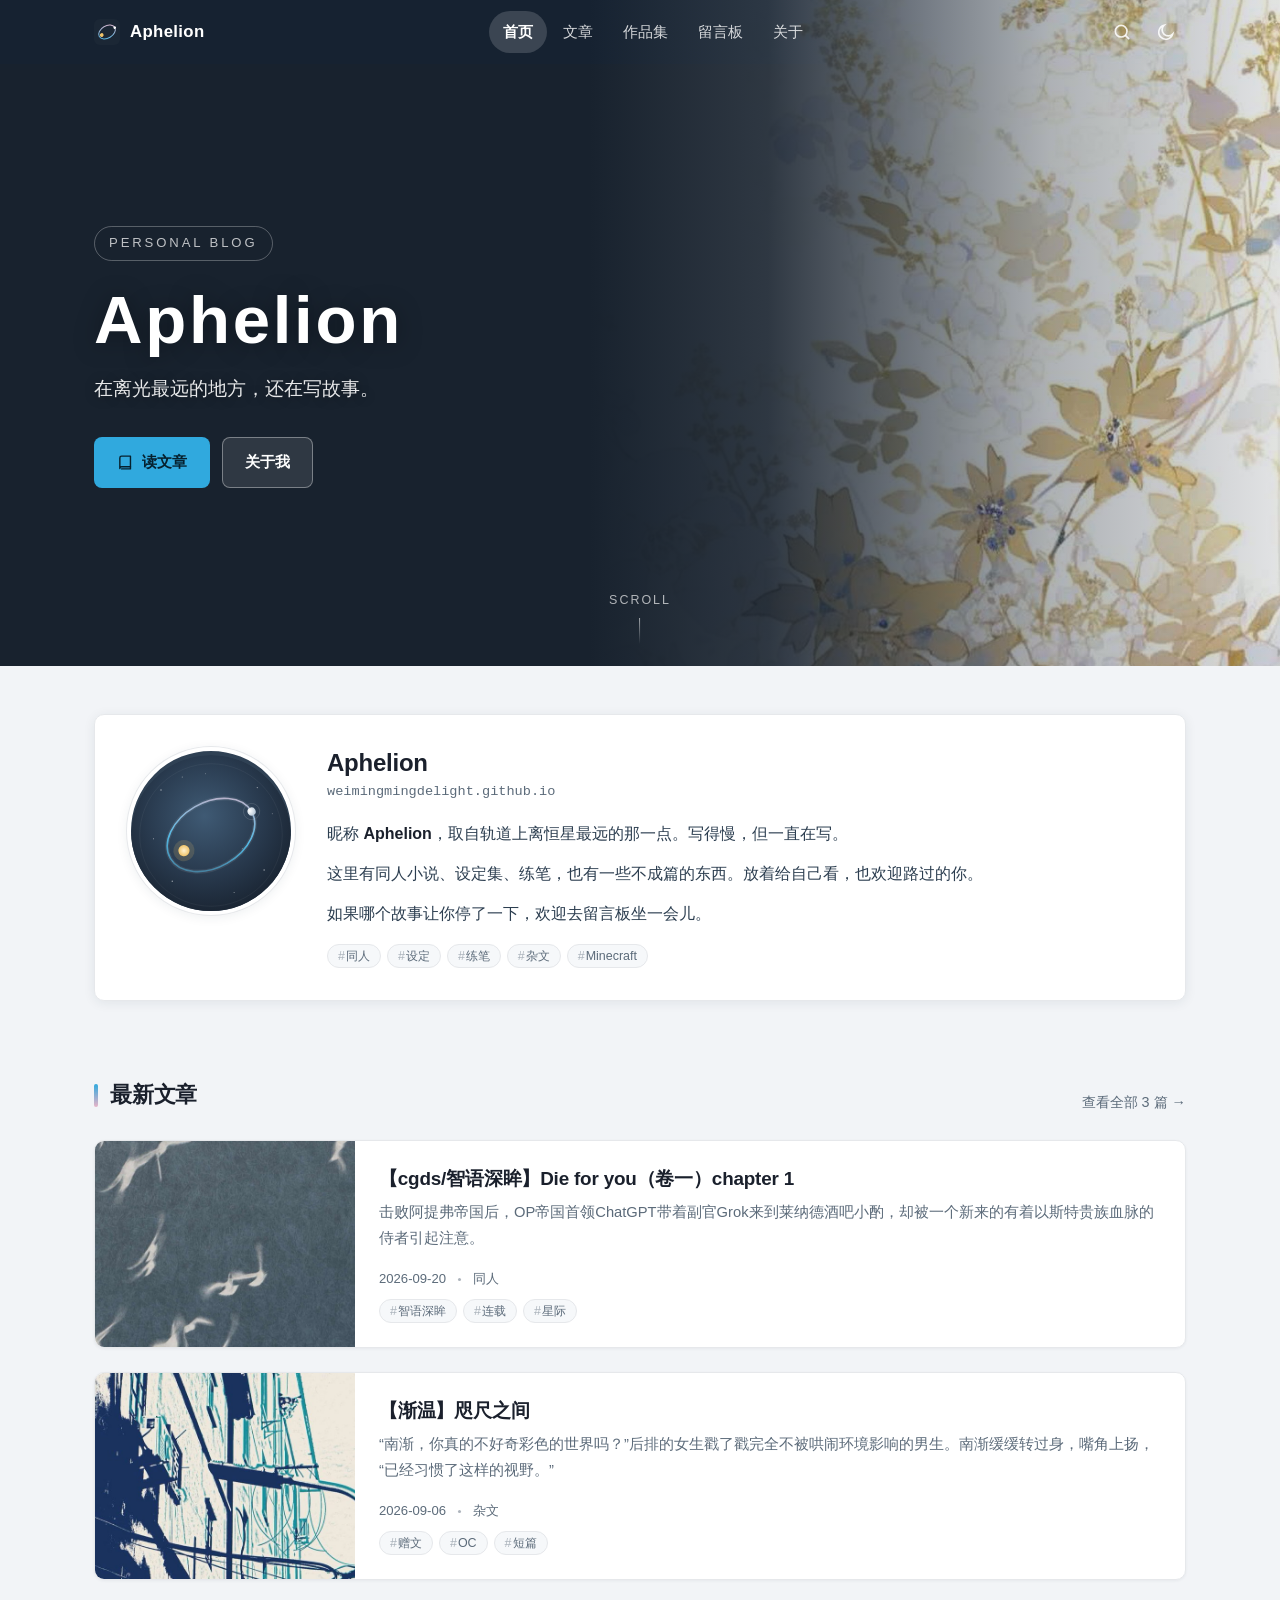
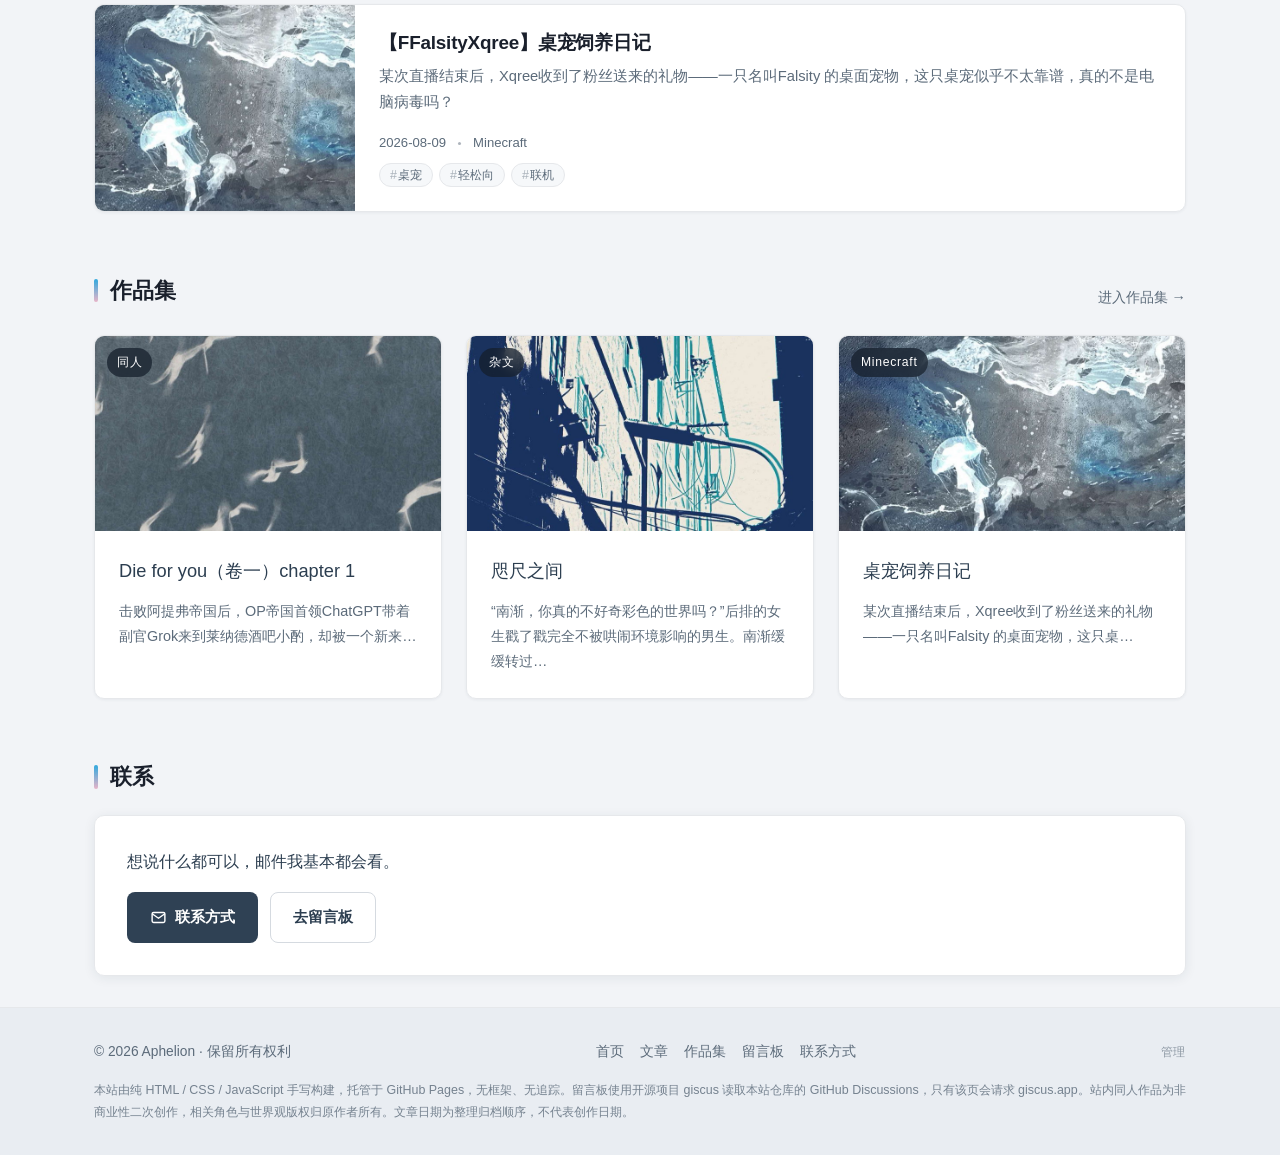
==== commit da6a0263: "feat: 上线 Aphelion 个人博客站点 纯 HTML / CSS / JavaScript 手写构建，无框架。  - 首页（Hero + 简介 + 最新文章 + 作品集入口 + 联系） - " ====
--- a/index.html
+++ b/index.html
@@ -118,8 +118,6 @@
       <span>2026-09-20</span>
       <span class="meta-dot"></span>
       <span>同人</span>
-      <span class="meta-dot"></span>
-      <span>4319 字 · 约 11 分钟</span>
     </div>
     <div class="tags"><span class="tag">智语深眸</span><span class="tag">连载</span><span class="tag">星际</span></div>
   </div>
@@ -135,8 +133,6 @@
       <span>2026-09-06</span>
       <span class="meta-dot"></span>
       <span>杂文</span>
-      <span class="meta-dot"></span>
-      <span>7258 字 · 约 18 分钟</span>
     </div>
     <div class="tags"><span class="tag">赠文</span><span class="tag">OC</span><span class="tag">短篇</span></div>
   </div>
@@ -152,8 +148,6 @@
       <span>2026-08-09</span>
       <span class="meta-dot"></span>
       <span>Minecraft</span>
-      <span class="meta-dot"></span>
-      <span>6978 字 · 约 17 分钟</span>
     </div>
     <div class="tags"><span class="tag">桌宠</span><span class="tag">轻松向</span><span class="tag">联机</span></div>
   </div>
@@ -208,6 +202,7 @@
       <a href="guestbook.html">留言板</a>
       <a href="contact.html">联系方式</a>
     </nav>
+    <p class="footer__admin"><a href="admin.html" rel="nofollow">管理</a></p>
     <p class="footer__note">本站由纯 HTML / CSS / JavaScript 手写构建，托管于 GitHub Pages，无框架、无追踪。留言板使用开源项目 giscus 读取本站仓库的 GitHub Discussions，只有该页会请求 giscus.app。站内同人作品为非商业性二次创作，相关角色与世界观版权归原作者所有。文章日期为整理归档顺序，不代表创作日期。</p>
   </div>
 </footer>
@@ -225,13 +220,6 @@
     </div>
   </div>
 </div>
-<div class="lightbox" id="lightbox" role="dialog" aria-modal="true" aria-label="图片查看" aria-hidden="true">
-  <button class="lightbox__close" type="button" data-lightbox-close aria-label="关闭"><svg viewBox="0 0 24 24" fill="none" stroke="currentColor" stroke-width="2" stroke-linecap="round" aria-hidden="true"><path d="M6 6l12 12M18 6L6 18"/></svg></button>
-  <button class="lightbox__btn lightbox__btn--prev" type="button" data-lightbox-prev aria-label="上一张"><svg viewBox="0 0 24 24" fill="none" stroke="currentColor" stroke-width="2" stroke-linecap="round" stroke-linejoin="round" aria-hidden="true"><path d="M15 5l-7 7 7 7"/></svg></button>
-  <button class="lightbox__btn lightbox__btn--next" type="button" data-lightbox-next aria-label="下一张"><svg viewBox="0 0 24 24" fill="none" stroke="currentColor" stroke-width="2" stroke-linecap="round" stroke-linejoin="round" aria-hidden="true"><path d="M9 5l7 7-7 7"/></svg></button>
-  <div class="lightbox__stage"><img class="lightbox__img" data-lightbox-img src="" alt=""></div>
-  <p class="lightbox__caption" data-lightbox-caption></p>
-</div>
 <div class="toast" id="toast" role="status" aria-live="polite"></div>
 <button class="to-top" type="button" data-to-top aria-label="回到顶部"><svg viewBox="0 0 24 24" fill="none" stroke="currentColor" stroke-width="2" stroke-linecap="round" stroke-linejoin="round" aria-hidden="true"><path d="M12 19V5M5 12l7-7 7 7"/></svg></button>
 <script src="assets/data/posts.js"></script>
@@ -239,7 +227,6 @@
 <script src="assets/js/nav.js"></script>
 <script src="assets/js/reveal.js"></script>
 <script src="assets/js/search.js"></script>
-<script src="assets/js/lightbox.js"></script>
 <script src="assets/js/main.js"></script>
 
 </body>
--- a/assets/css/style.css
+++ b/assets/css/style.css
@@ -1328,49 +1328,9 @@
 }
 
 /* ------------------------------------------------------------ 9 组件 */
-/* 图库网格 */
-.gallery {
-  display: grid;
-  grid-template-columns: repeat(auto-fill, minmax(230px, 1fr));
-  gap: var(--s3);
-}
-
-.gallery__item {
-  position: relative;
-  display: block;
-  border-radius: var(--radius-sm);
-  overflow: hidden;
-  background: var(--bg-inset);
-  aspect-ratio: 4 / 3;
-  border: 1px solid var(--line);
-  cursor: zoom-in;
-}
-
-.gallery__item img {
-  width: 100%;
-  height: 100%;
-  object-fit: cover;
-  filter: var(--img-filter);
-  transition: transform 0.45s ease, opacity 0.3s ease;
-}
-
-.gallery__item:hover img {
-  transform: scale(1.06);
-}
-
-.gallery__item::after {
-  content: "";
-  position: absolute;
-  inset: 0;
-  background: rgba(20, 30, 42, 0);
-  transition: background-color 0.3s ease;
-}
-
-.gallery__item:hover::after {
-  background: rgba(20, 30, 42, 0.18);
-}
-
-/* 作品集与图库之间的分隔说明 */
+/* （第 10 轮：图库网格的样式已随公开页面上的素材库一起撤掉） */
+
+/* 列表页/页脚那种一行小注 */
 .list-note {
   display: flex;
   align-items: flex-start;
@@ -1763,105 +1723,6 @@
   flex-wrap: wrap;
 }
 
-/* --------------------------------------------------------- 11 灯箱 */
-.lightbox {
-  position: fixed;
-  inset: 0;
-  z-index: 190;
-  display: none;
-  background: var(--overlay);
-  backdrop-filter: blur(4px);
-  -webkit-backdrop-filter: blur(4px);
-}
-
-.lightbox.is-open {
-  display: flex;
-  flex-direction: column;
-  align-items: center;
-  justify-content: center;
-  padding: var(--s5);
-}
-
-.lightbox__stage {
-  max-width: min(1100px, 94vw);
-  max-height: 80vh;
-  display: flex;
-  align-items: center;
-  justify-content: center;
-}
-
-.lightbox__img {
-  max-width: 100%;
-  max-height: 80vh;
-  width: auto;
-  height: auto;
-  border-radius: var(--radius-sm);
-  box-shadow: var(--shadow-lg);
-  object-fit: contain;
-}
-
-.lightbox__caption {
-  color: rgba(255, 255, 255, 0.8);
-  font-size: 0.85rem;
-  margin-top: var(--s4);
-  text-align: center;
-}
-
-.lightbox__btn {
-  position: absolute;
-  top: 50%;
-  transform: translateY(-50%);
-  width: 46px;
-  height: 46px;
-  border-radius: 50%;
-  background: rgba(255, 255, 255, 0.14);
-  color: #fff;
-  display: flex;
-  align-items: center;
-  justify-content: center;
-  transition: background-color 0.2s ease;
-}
-
-.lightbox__btn:hover {
-  background: rgba(255, 255, 255, 0.26);
-}
-
-.lightbox__btn svg {
-  width: 22px;
-  height: 22px;
-}
-
-.lightbox__btn--prev {
-  left: max(12px, 3vw);
-}
-
-.lightbox__btn--next {
-  right: max(12px, 3vw);
-}
-
-.lightbox__close {
-  position: absolute;
-  top: 18px;
-  right: 18px;
-  width: 42px;
-  height: 42px;
-  border-radius: 50%;
-  background: rgba(255, 255, 255, 0.14);
-  color: #fff;
-  display: flex;
-  align-items: center;
-  justify-content: center;
-}
-
-.lightbox__close:hover {
-  background: rgba(255, 255, 255, 0.26);
-}
-
-.lightbox__close svg {
-  width: 20px;
-  height: 20px;
-}
-
 /* ------------------------------------------------------------ 12 页脚 */
 .footer {
   margin-top: auto;
@@ -1887,6 +1748,20 @@
 }
 
 .footer__links a:hover {
+  color: var(--accent);
+}
+
+/* 站内管理台入口：不显眼，但作者需要时找得到（页面本身 noindex + robots 禁止收录，
+   没有令牌的人点进去只有一个输入框，什么也做不了） */
+.footer__admin a {
+  font-size: 0.76rem;
+  color: var(--text-muted);
+  opacity: 0.65;
+  letter-spacing: 0.06em;
+}
+
+.footer__admin a:hover {
+  opacity: 1;
   color: var(--accent);
 }
 
@@ -2129,10 +2004,6 @@
 }
 
 @media (max-width: 420px) {
-  .gallery {
-    grid-template-columns: repeat(2, minmax(0, 1fr));
-  }
-
   .hero__actions .btn {
     flex: 1;
     justify-content: center;
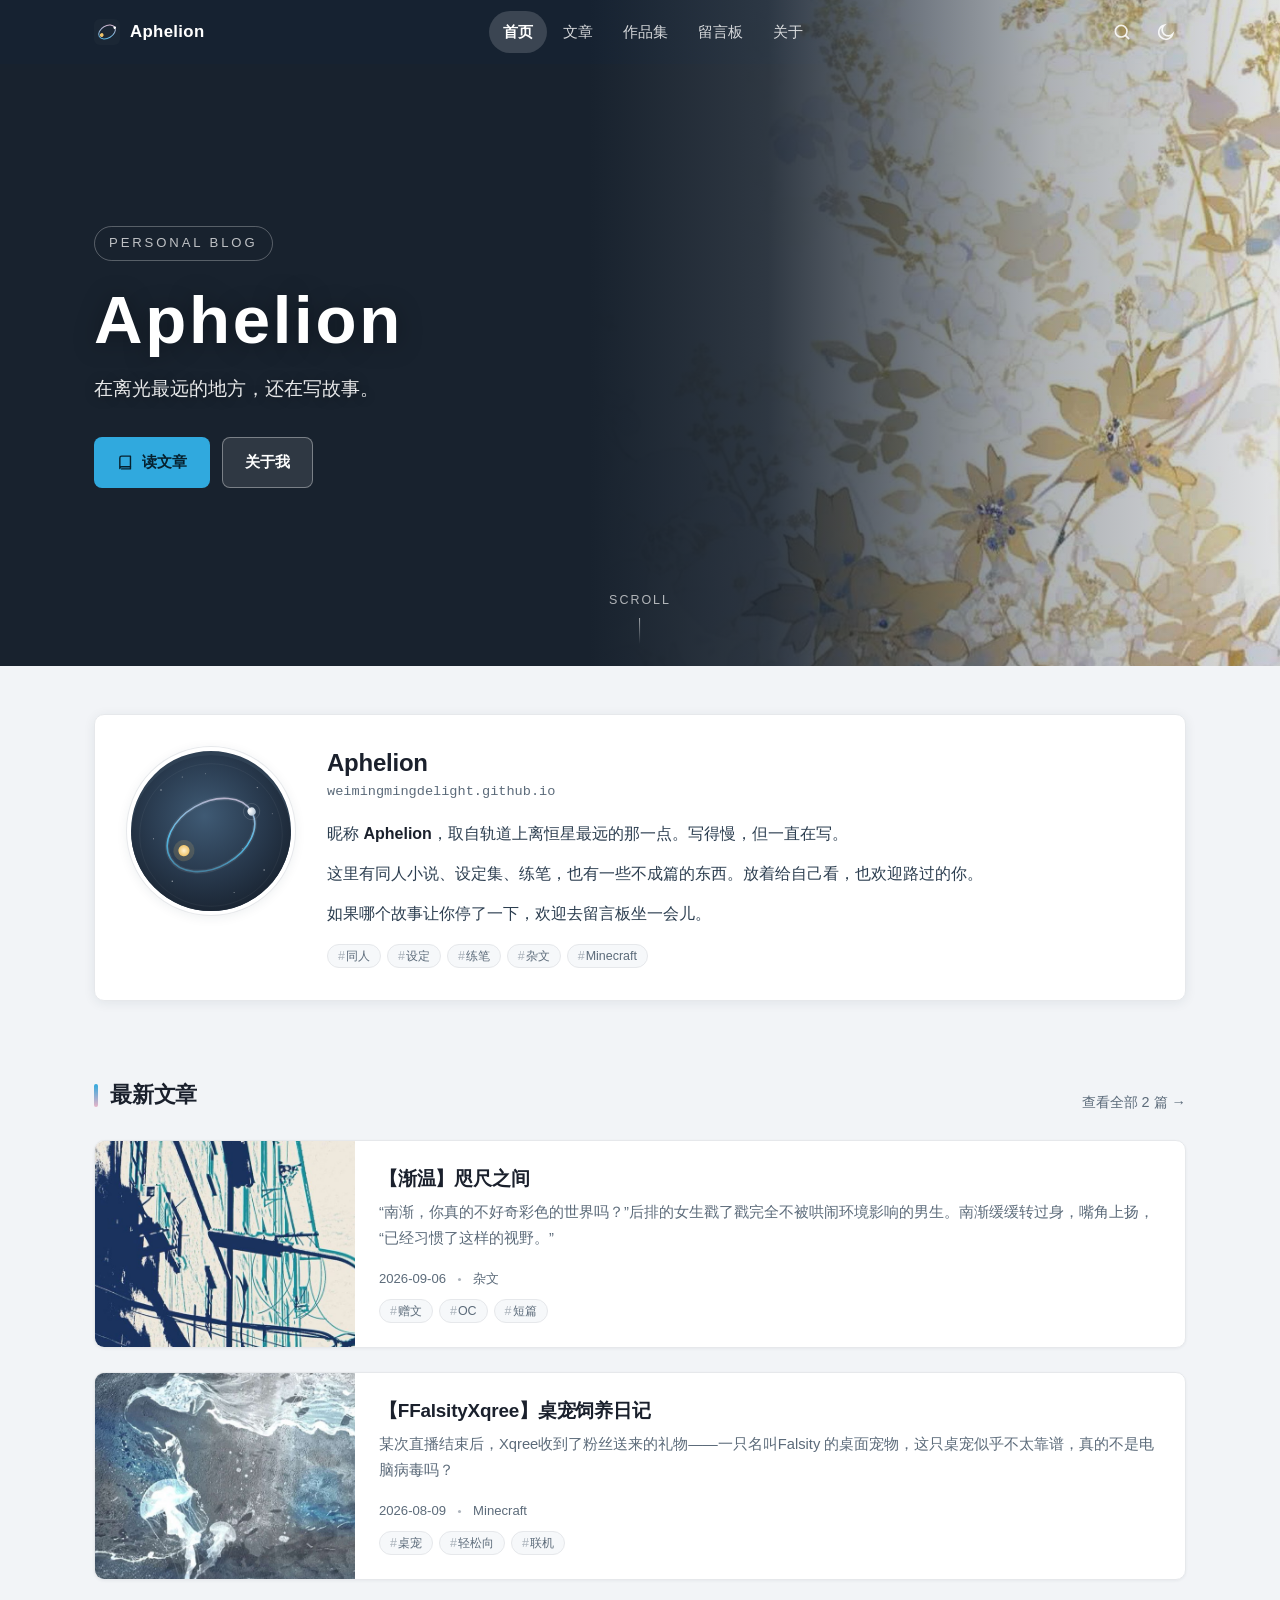
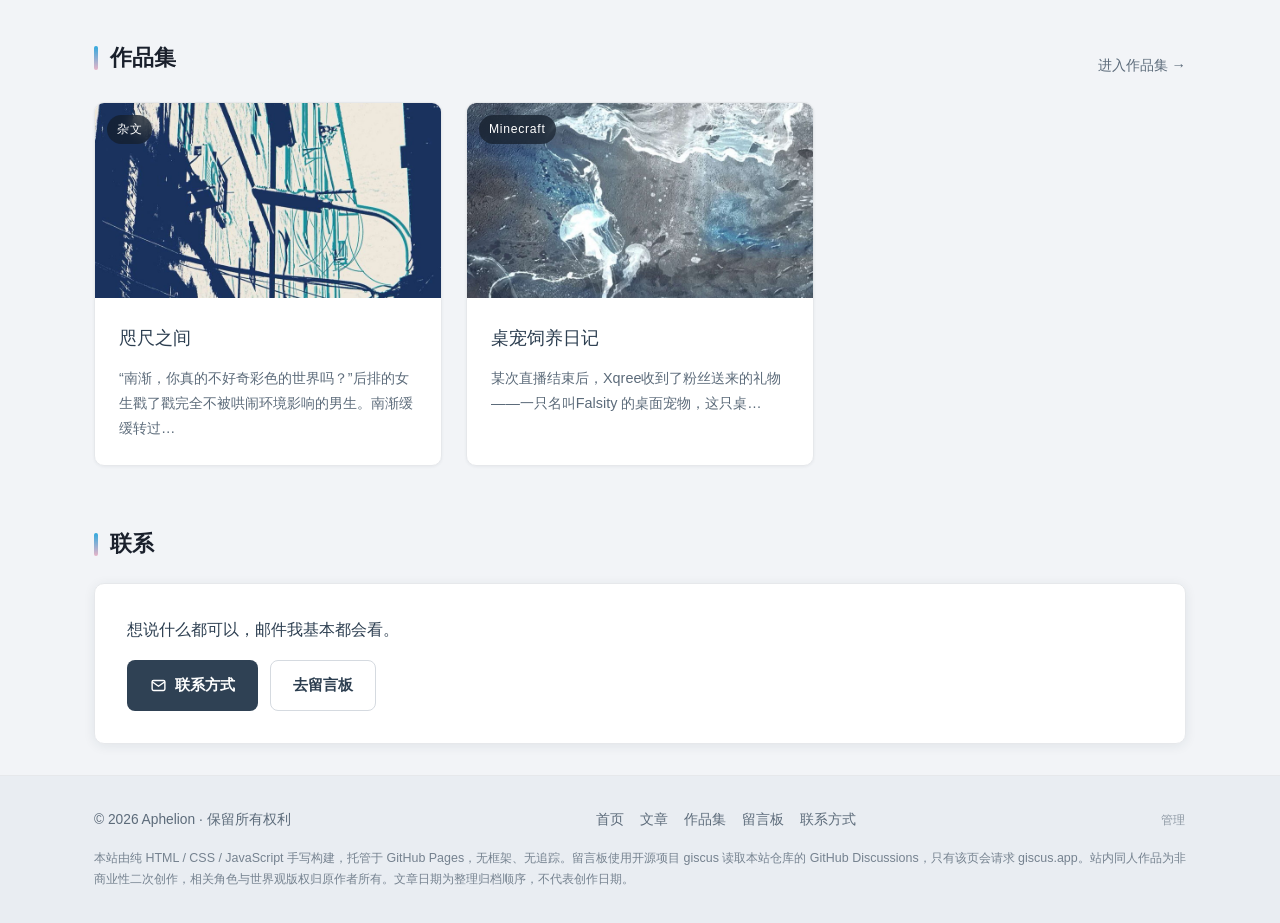
==== commit fcc2f90d: "下线文章：die-for-you-chapter-1（应作者要求暂时下架，以后可能再发布）" ====
--- a/index.html
+++ b/index.html
@@ -104,24 +104,9 @@
     <div class="container">
       <div class="section__head">
         <h2 class="section__title">最新文章</h2>
-        <a class="section__more" href="blog.html">查看全部 3 篇 →</a>
+        <a class="section__more" href="blog.html">查看全部 2 篇 →</a>
       </div>
       <div class="card-grid">
-        <article class="post-card reveal" data-cat="同人" data-tags="智语深眸,连载,星际" data-search="【cgds/智语深眸】die for you（卷一）chapter 1 die for you（卷一）chapter 1 击败阿提弗帝国后，op帝国首领chatgpt带着副官grok来到莱纳德酒吧小酌，却被一个新来的有着以斯特贵族血脉的侍者引起注意。 同人 智语深眸 连载 星际" data-date="2026-09-20">
-  <a class="post-card__media" href="posts/die-for-you-chapter-1.html" tabindex="-1" aria-hidden="true">
-    <img src="assets/img/covers/die-for-you-chapter-1.jpg" alt="" width="800" height="450" loading="lazy" decoding="async">
-  </a>
-  <div class="post-card__body">
-    <h3 class="post-card__title"><a href="posts/die-for-you-chapter-1.html">【cgds/智语深眸】Die for you（卷一）chapter 1</a></h3>
-    <p class="post-card__excerpt">击败阿提弗帝国后，OP帝国首领ChatGPT带着副官Grok来到莱纳德酒吧小酌，却被一个新来的有着以斯特贵族血脉的侍者引起注意。</p>
-    <div class="post-card__meta">
-      <span>2026-09-20</span>
-      <span class="meta-dot"></span>
-      <span>同人</span>
-    </div>
-    <div class="tags"><span class="tag">智语深眸</span><span class="tag">连载</span><span class="tag">星际</span></div>
-  </div>
-</article>
         <article class="post-card reveal" data-cat="杂文" data-tags="赠文,OC,短篇" data-search="【渐温】咫尺之间 咫尺之间 “南渐，你真的不好奇彩色的世界吗？”后排的女生戳了戳完全不被哄闹环境影响的男生。南渐缓缓转过身，嘴角上扬，“已经习惯了这样的视野。” 杂文 赠文 oc 短篇" data-date="2026-09-06">
   <a class="post-card__media" href="posts/zhi-chi-zhi-jian.html" tabindex="-1" aria-hidden="true">
     <img src="assets/img/covers/zhi-chi-zhi-jian.jpg" alt="" width="800" height="450" loading="lazy" decoding="async">
@@ -163,10 +148,6 @@
         <a class="section__more" href="portfolio.html">进入作品集 →</a>
       </div>
       <div class="card-grid card-grid--3">
-        <a class="work-card reveal" href="portfolio.html">
-          <span class="work-card__media"><img src="assets/img/covers/die-for-you-chapter-1.jpg" alt="深蓝灰底色上几只白色飞鸟的剪影" width="800" height="450" loading="lazy" decoding="async"><span class="work-card__badge">同人</span></span>
-          <span class="work-card__body"><span class="work-card__title">Die for you（卷一）chapter 1</span><span class="work-card__excerpt">击败阿提弗帝国后，OP帝国首领ChatGPT带着副官Grok来到莱纳德酒吧小酌，却被一个新来…</span></span>
-        </a>
         <a class="work-card reveal" href="portfolio.html">
           <span class="work-card__media"><img src="assets/img/covers/zhi-chi-zhi-jian.jpg" alt="青蓝与米白双色的老街巷，电线与阴影交错" width="800" height="450" loading="lazy" decoding="async"><span class="work-card__badge">杂文</span></span>
           <span class="work-card__body"><span class="work-card__title">咫尺之间</span><span class="work-card__excerpt">“南渐，你真的不好奇彩色的世界吗？”后排的女生戳了戳完全不被哄闹环境影响的男生。南渐缓缓转过…</span></span>
